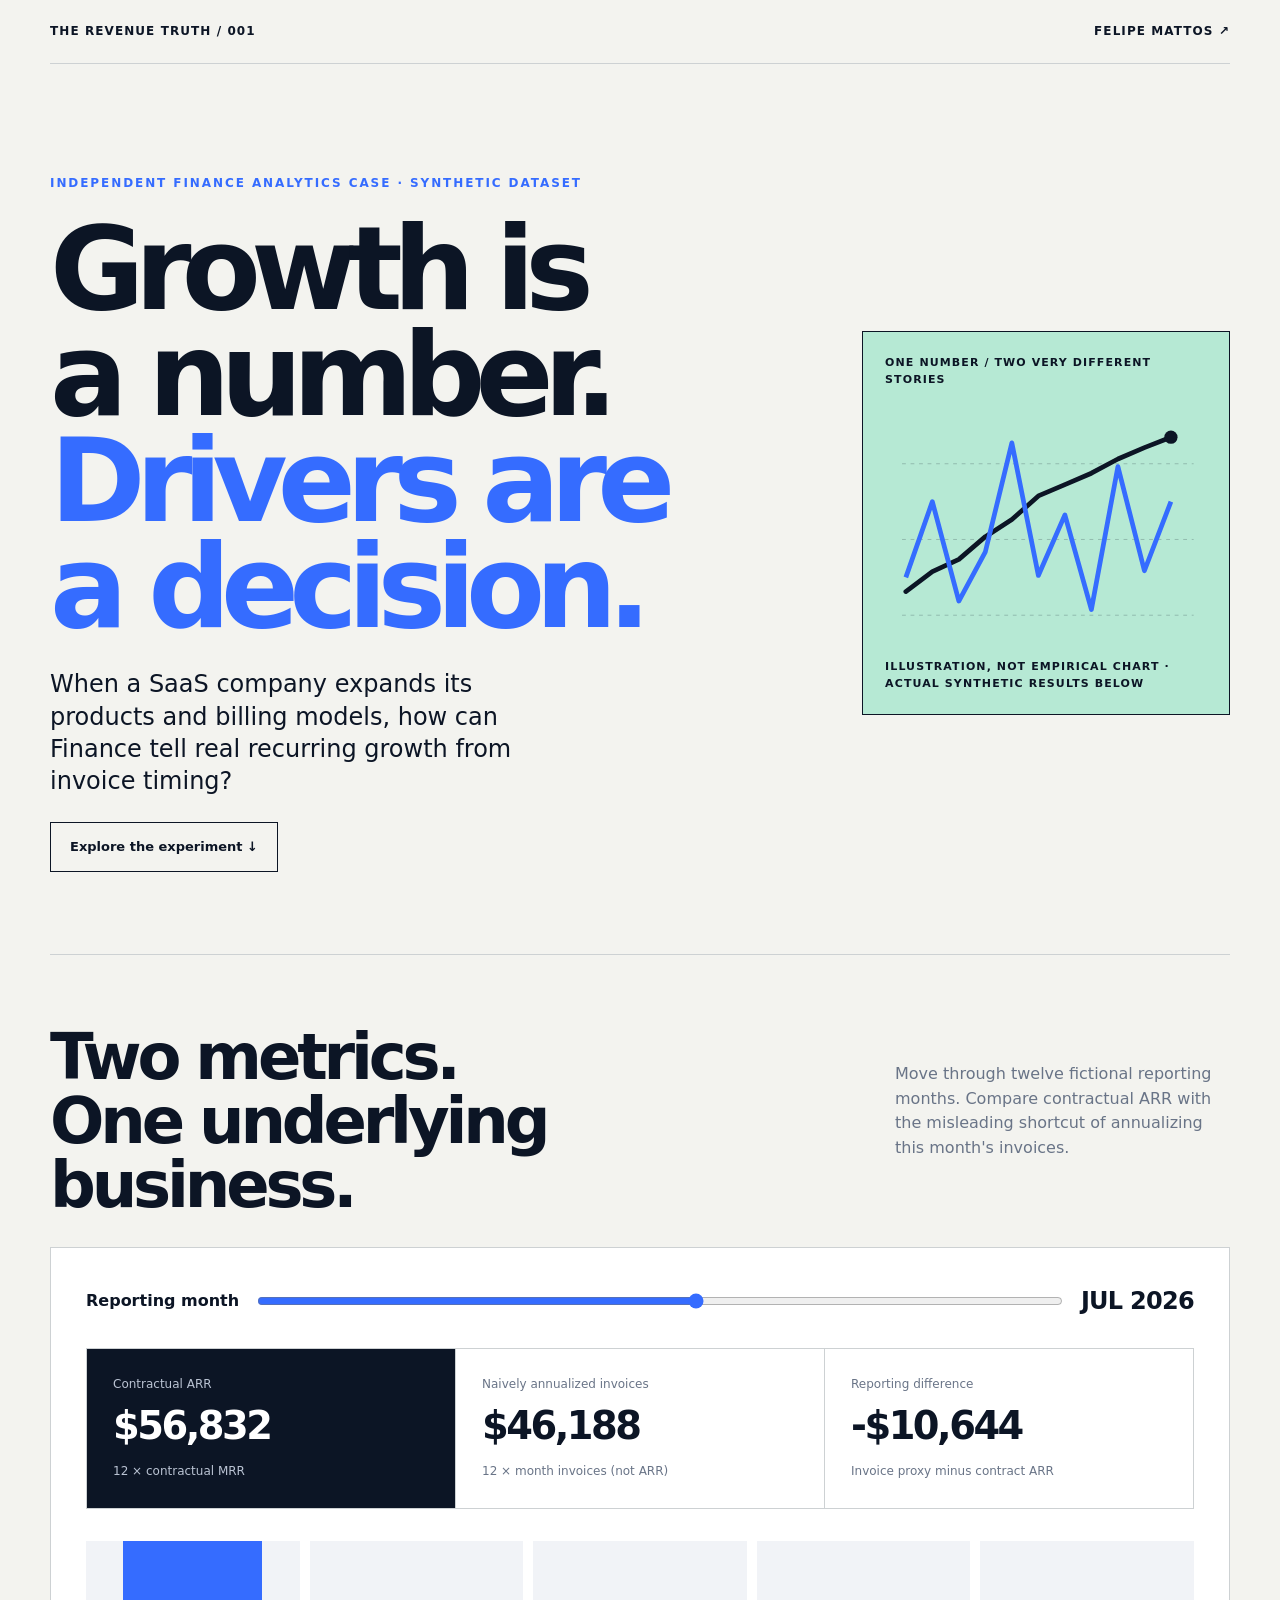
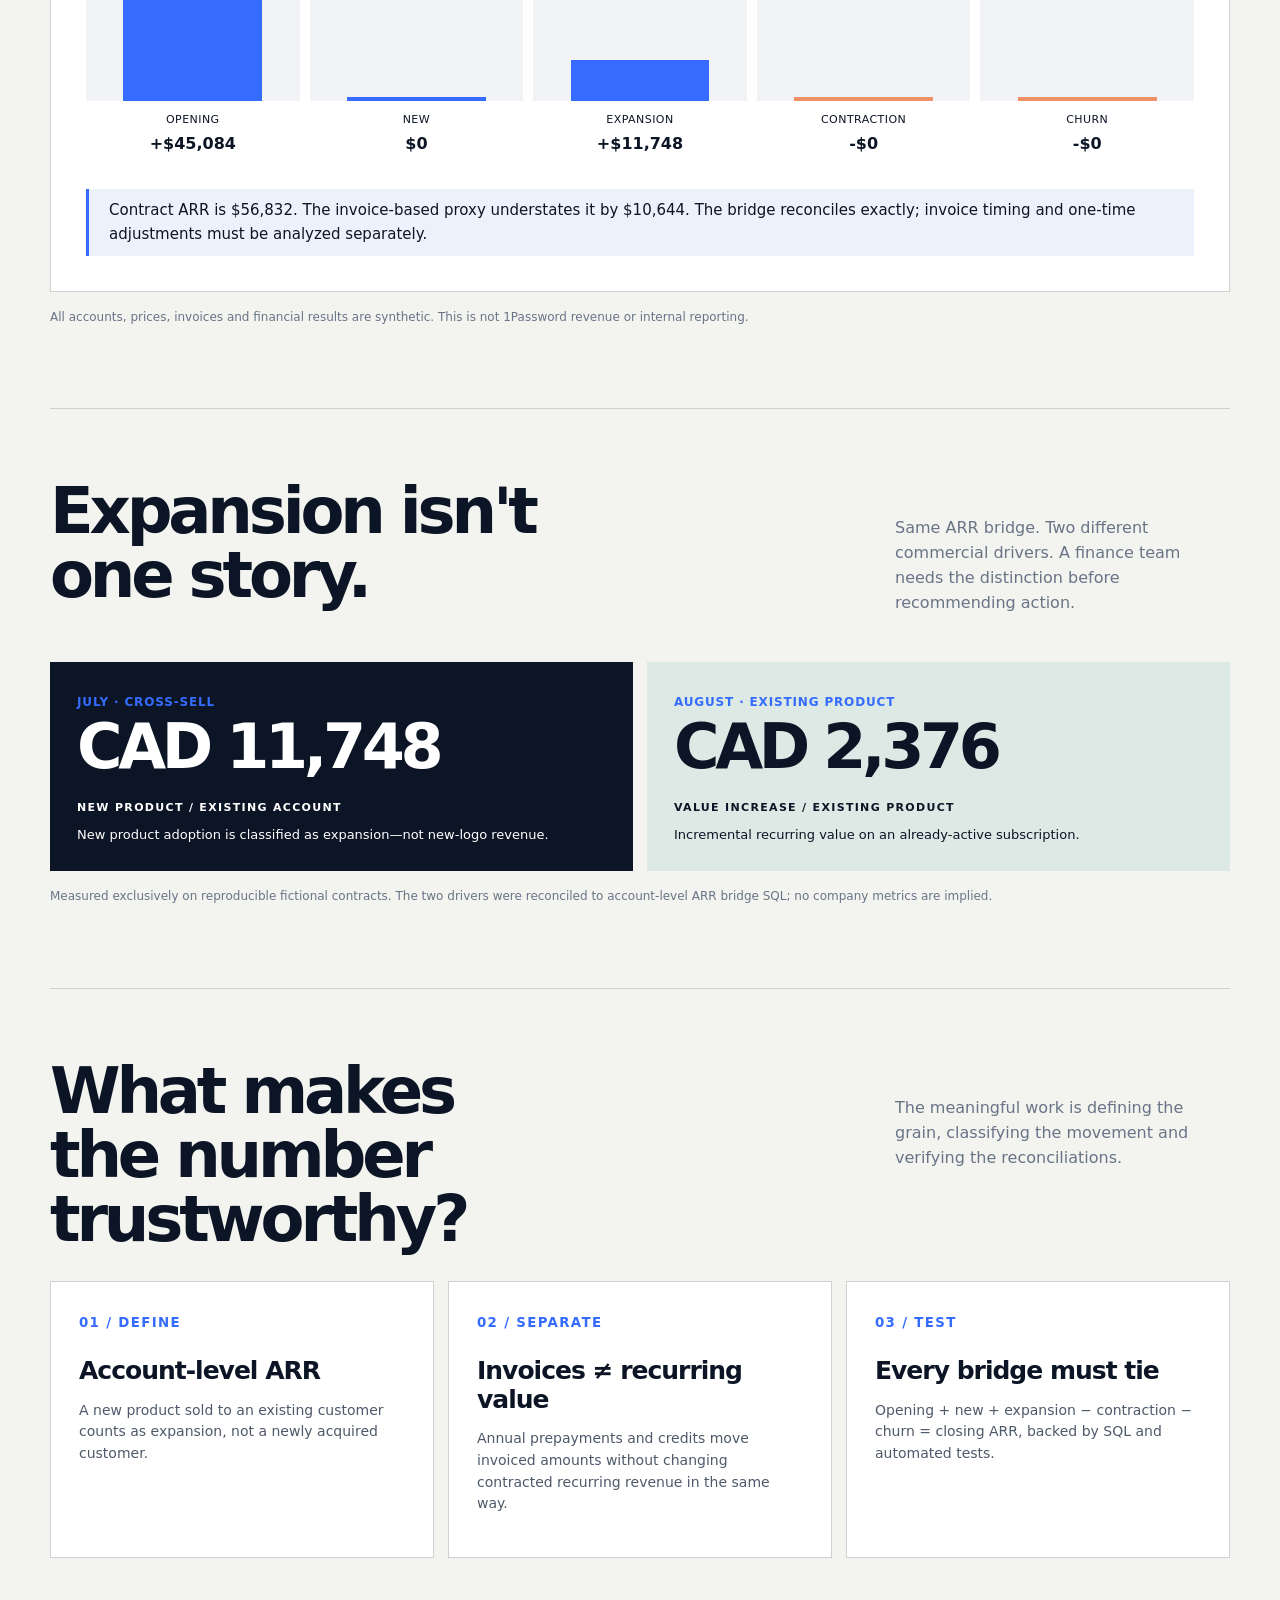
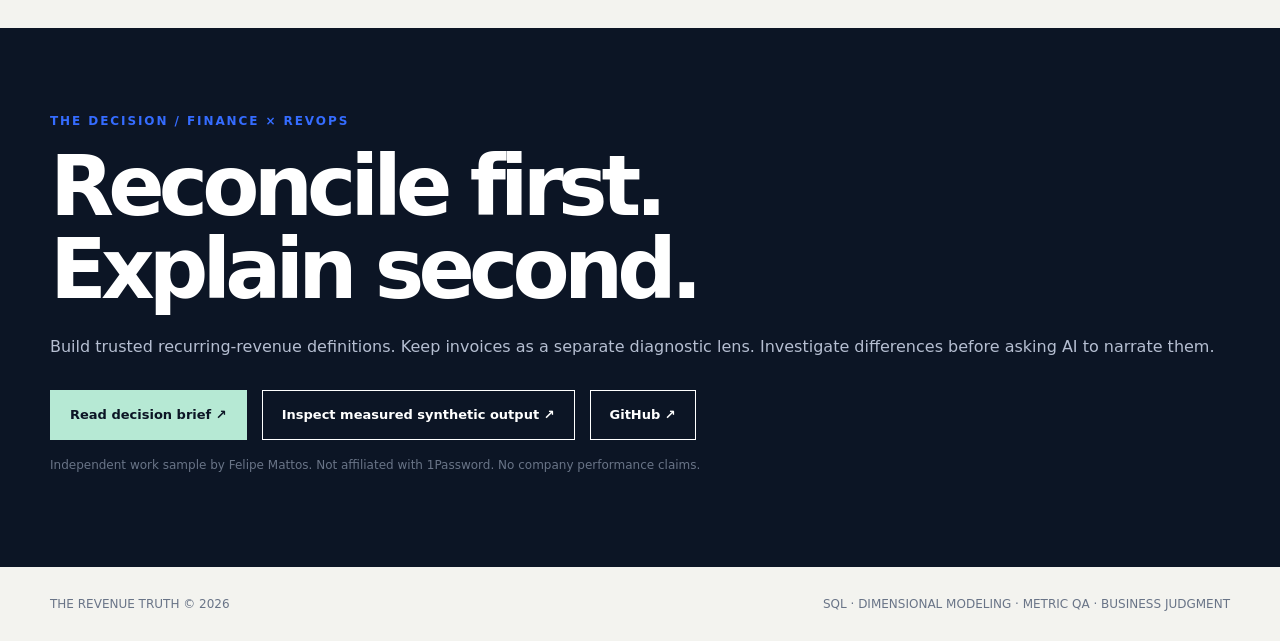
==== site/index.html @ 811b9749 "Publish Revenue Truth v2: site/index.html" ====
<!doctype html><html lang="en"><head><meta charset="utf-8"><meta name="viewport" content="width=device-width,initial-scale=1"><title>The Revenue Truth — Finance Analytics by Felipe Mattos</title><meta name="description" content="A reproducible synthetic SaaS finance analytics case on ARR, billing and metric integrity."><style>
:root{--ink:#0c1525;--paper:#f3f3ef;--blue:#356cff;--mint:#b6e9d4;--muted:#697487;--line:#cdd1d3}*{box-sizing:border-box}html{scroll-behavior:smooth}body{margin:0;background:var(--paper);color:var(--ink);font:16px/1.55 system-ui,-apple-system,Segoe UI,sans-serif}a{color:inherit}a:hover{color:var(--blue)}.wrap{width:min(1180px,calc(100% - 64px));margin:auto}.top{display:flex;justify-content:space-between;align-items:center;gap:16px;border-bottom:1px solid var(--line);padding:22px 0;font-size:12px;font-weight:750;letter-spacing:.09em}.top a{text-decoration:none}.hero{padding:110px 0 82px;min-height:68vh;display:grid;grid-template-columns:1.35fr .65fr;gap:48px;align-items:center}.kicker{font-size:12px;text-transform:uppercase;letter-spacing:.16em;color:var(--blue);font-weight:800}h1{font-size:clamp(58px,9vw,135px);letter-spacing:-.085em;line-height:.92;margin:24px 0 28px;font-weight:850}h1 em{color:var(--blue);font-style:normal}.lede{font-size:clamp(18px,2vw,24px);max-width:530px;line-height:1.35}.hero-graphic{border:1px solid var(--ink);padding:22px;aspect-ratio:1;background:var(--mint);display:flex;flex-direction:column;justify-content:space-between}.hero-graphic svg{width:100%;height:auto}.tiny{font-size:11px;letter-spacing:.1em;font-weight:800;text-transform:uppercase}.section{border-top:1px solid var(--line);padding:70px 0}.section-title{display:flex;align-items:baseline;justify-content:space-between;gap:32px;margin-bottom:30px}.section-title h2{font-size:clamp(34px,5vw,70px);line-height:1;letter-spacing:-.065em;margin:0}.section-title p{max-width:335px;color:var(--muted)}.panel{background:#fff;border:1px solid var(--line);padding:35px}.control{display:flex;align-items:center;gap:16px;flex-wrap:wrap}.control label{font-weight:700}input[type=range]{accent-color:var(--blue);flex:1;min-width:180px}.month{font-size:24px;letter-spacing:-.03em;font-weight:800}.metrics{display:grid;grid-template-columns:repeat(3,1fr);gap:1px;background:var(--line);border:1px solid var(--line);margin-top:28px}.metric{background:#fff;padding:26px}.metric span{font-size:12px;color:var(--muted);display:block}.metric strong{display:block;font-size:clamp(28px,3vw,42px);letter-spacing:-.065em;line-height:1.25;margin:8px 0}.metric small{font-size:12px;color:var(--muted)}.metric.emphasis{background:var(--ink);color:white}.metric.emphasis span,.metric.emphasis small{color:#bac3d3}.bridge{display:grid;grid-template-columns:repeat(5,minmax(0,1fr));gap:10px;margin:32px 0}.bar{text-align:center}.bar-visual{height:160px;display:flex;align-items:flex-end;justify-content:center;background:#f1f3f7}.bar-visual b{width:65%;min-height:4px;background:var(--blue)}.bar:nth-child(4) .bar-visual b,.bar:nth-child(5) .bar-visual b{background:#ef9267}.bar-title{font-size:11px;text-transform:uppercase;letter-spacing:.04em;margin-top:10px}.bar-value{font-weight:800;margin-top:4px}.notebox{border-left:3px solid var(--blue);padding:10px 20px;font-size:15px;background:#edf1fb}.cards{display:grid;grid-template-columns:repeat(3,1fr);gap:14px}.card{border:1px solid var(--line);padding:28px;background:white;min-height:205px}.card small{color:var(--blue);font-weight:800;letter-spacing:.1em}.card h3{font-size:25px;line-height:1.15;letter-spacing:-.04em;margin:22px 0 10px}.card p{font-size:14px;color:#4e596a}.closing{background:var(--ink);color:#fff;padding:80px 0}.closing h2{font-size:clamp(42px,6.5vw,84px);letter-spacing:-.07em;line-height:1;margin:12px 0 24px}.links{display:flex;gap:15px;flex-wrap:wrap;margin-top:30px}.btn{display:inline-block;border:1px solid currentColor;padding:14px 19px;text-decoration:none;font-weight:700;font-size:13px}.btn.primary{background:var(--mint);color:var(--ink);border-color:var(--mint)}footer{padding:28px 0;font-size:12px;color:var(--muted);display:flex;justify-content:space-between;gap:18px}.light{color:#b5bed1}.disclaimer{font-size:12px;color:var(--muted);margin-top:16px}button:focus-visible,a:focus-visible,input:focus-visible{outline:3px solid var(--blue);outline-offset:3px}@media(max-width:760px){.wrap{width:min(100% - 32px,1180px)}.hero{grid-template-columns:1fr;padding:70px 0 50px;min-height:auto}.hero-graphic{max-width:360px}.section-title{display:block}.metrics,.cards{grid-template-columns:1fr}.bridge{gap:5px}.bar-visual{height:110px}.bar-value{font-size:11px}.bar-title{font-size:9px}.panel{padding:20px}footer{display:block}}
</style><style>.finding{display:grid;grid-template-columns:1fr 1fr;gap:14px;margin-top:24px}.finding article{background:#0c1525;color:white;padding:27px;min-height:190px}.finding article:nth-child(2){background:#dce9e4;color:#0c1525}.finding .figure{font-size:clamp(38px,5vw,62px);font-weight:800;letter-spacing:-.07em;line-height:1.1}.finding .figlabel{display:block;margin-top:17px;font-size:11px;font-weight:700;letter-spacing:.12em;text-transform:uppercase}.finding small{display:block;margin-top:10px;font-size:13px;line-height:1.45}.method-tag{font-size:12px;letter-spacing:.07em;text-transform:uppercase;color:#356cff;font-weight:800}@media(max-width:760px){.finding{grid-template-columns:1fr}}</style></head><body><div class="wrap"><header class="top"><span>THE REVENUE TRUTH / 001</span><a href="https://github.com/felipervm/saas-revenue-integrity" target="_blank" rel="noopener">FELIPE MATTOS ↗</a></header><main><section class="hero"><div><div class="kicker">Independent Finance Analytics case · Synthetic dataset</div><h1>Growth is<br>a number.<br><em>Drivers are<br>a decision.</em></h1><p class="lede">When a SaaS company expands its products and billing models, how can Finance tell real recurring growth from invoice timing?</p><a href="#experiment" class="btn">Explore the experiment ↓</a></div><div class="hero-graphic"><div class="tiny">ONE NUMBER / TWO VERY DIFFERENT STORIES</div><svg viewBox="0 0 340 285" role="img" aria-label="Contract ARR follows steady growth while invoice timing fluctuates"><path d="M18 240H326M18 160H326M18 80H326" stroke="#0c1525" opacity=".22" stroke-dasharray="4 5"/><polyline points="22,215 50,194 78,181 106,157 134,139 162,114 190,102 218,90 246,75 274,63 302,52" fill="none" stroke="#0c1525" stroke-width="5" stroke-linecap="round" stroke-linejoin="round"/><polyline points="22,200 50,120 78,225 106,173 134,58 162,198 190,134 218,234 246,83 274,193 302,120" fill="none" stroke="#356cff" stroke-width="5" stroke-linejoin="round"/><circle cx="302" cy="52" r="7" fill="#0c1525"/></svg><div class="tiny">Illustration, not empirical chart · Actual synthetic results below</div></div></section><section class="section" id="experiment"><div class="section-title"><h2>Two metrics.<br>One underlying business.</h2><p>Move through twelve fictional reporting months. Compare contractual ARR with the misleading shortcut of annualizing this month's invoices.</p></div><div class="panel"><div class="control"><label for="month-slider">Reporting month</label><input id="month-slider" type="range" min="0" max="11" step="1" value="6"><output id="month-label" class="month" for="month-slider">JUL 2026</output></div><div class="metrics"><div class="metric emphasis"><span>Contractual ARR</span><strong id="arr">—</strong><small>12 × contractual MRR</small></div><div class="metric"><span>Naively annualized invoices</span><strong id="invoices">—</strong><small>12 × month invoices (not ARR)</small></div><div class="metric"><span>Reporting difference</span><strong id="difference">—</strong><small>Invoice proxy minus contract ARR</small></div></div><div class="bridge" id="bridge" aria-label="ARR bridge movements"></div><div class="notebox" id="insight" aria-live="polite"></div></div><p class="disclaimer">All accounts, prices, invoices and financial results are synthetic. This is not 1Password revenue or internal reporting.</p></section><section class="section" id="attribution"><div class="section-title"><h2>Expansion isn't<br>one story.</h2><p>Same ARR bridge. Two different commercial drivers. A finance team needs the distinction before recommending action.</p></div><div class="finding"><article><span class="method-tag">JULY · CROSS-SELL</span><div class="figure">CAD 11,748</div><span class="figlabel">New product / existing account</span><small>New product adoption is classified as expansion—not new-logo revenue.</small></article><article><span class="method-tag">AUGUST · EXISTING PRODUCT</span><div class="figure">CAD 2,376</div><span class="figlabel">Value increase / existing product</span><small>Incremental recurring value on an already-active subscription.</small></article></div><p class="disclaimer">Measured exclusively on reproducible fictional contracts. The two drivers were reconciled to account-level ARR bridge SQL; no company metrics are implied.</p></section><section class="section"><div class="section-title"><h2>What makes<br>the number trustworthy?</h2><p>The meaningful work is defining the grain, classifying the movement and verifying the reconciliations.</p></div><div class="cards"><article class="card"><small>01 / DEFINE</small><h3>Account-level ARR</h3><p>A new product sold to an existing customer counts as expansion, not a newly acquired customer.</p></article><article class="card"><small>02 / SEPARATE</small><h3>Invoices ≠ recurring value</h3><p>Annual prepayments and credits move invoiced amounts without changing contracted recurring revenue in the same way.</p></article><article class="card"><small>03 / TEST</small><h3>Every bridge must tie</h3><p>Opening + new + expansion − contraction − churn = closing ARR, backed by SQL and automated tests.</p></article></div></section></main></div><section class="closing"><div class="wrap"><span class="kicker">The decision / Finance × RevOps</span><h2>Reconcile first.<br>Explain second.</h2><p class="light">Build trusted recurring-revenue definitions. Keep invoices as a separate diagnostic lens. Investigate differences before asking AI to narrate them.</p><div class="links"><a class="btn primary" href="https://github.com/felipervm/saas-revenue-integrity/blob/main/docs/decision_brief.md">Read decision brief ↗</a><a class="btn" href="https://github.com/felipervm/saas-revenue-integrity/blob/main/data/analysis.json">Inspect measured synthetic output ↗</a><a class="btn" href="https://github.com/felipervm/saas-revenue-integrity" target="_blank" rel="noopener">GitHub ↗</a></div><p class="disclaimer light">Independent work sample by Felipe Mattos. Not affiliated with 1Password. No company performance claims.</p></div></section><div class="wrap"><footer><span>THE REVENUE TRUTH © 2026</span><span>SQL · DIMENSIONAL MODELING · METRIC QA · BUSINESS JUDGMENT</span></footer></div><script id="results" type="application/json">{"metadata":{"dataset":"Synthetic fictional SaaS accounts and products \u2014 NOT 1Password internal data","seed":20261015,"accounts":120,"period":"Jan\u2013Dec 2026","currency":"CAD","pricing":"illustrative only"},"results":{"01_arr_bridge":[{"month":"2026-01","opening_arr":0,"new_arr":8664,"expansion_arr":0,"contraction_arr":0,"churn_arr":0,"closing_arr":8664},{"month":"2026-02","opening_arr":8664,"new_arr":9240,"expansion_arr":0,"contraction_arr":0,"churn_arr":0,"closing_arr":17904},{"month":"2026-03","opening_arr":17904,"new_arr":9084,"expansion_arr":0,"contraction_arr":0,"churn_arr":0,"closing_arr":26988},{"month":"2026-04","opening_arr":26988,"new_arr":8772,"expansion_arr":0,"contraction_arr":0,"churn_arr":0,"closing_arr":35760},{"month":"2026-05","opening_arr":35760,"new_arr":9324,"expansion_arr":0,"contraction_arr":0,"churn_arr":0,"closing_arr":45084},{"month":"2026-06","opening_arr":45084,"new_arr":0,"expansion_arr":0,"contraction_arr":0,"churn_arr":0,"closing_arr":45084},{"month":"2026-07","opening_arr":45084,"new_arr":0,"expansion_arr":11748,"contraction_arr":0,"churn_arr":0,"closing_arr":56832},{"month":"2026-08","opening_arr":56832,"new_arr":0,"expansion_arr":2376,"contraction_arr":0,"churn_arr":0,"closing_arr":59208},{"month":"2026-09","opening_arr":59208,"new_arr":0,"expansion_arr":0,"contraction_arr":0,"churn_arr":0,"closing_arr":59208},{"month":"2026-10","opening_arr":59208,"new_arr":0,"expansion_arr":0,"contraction_arr":0,"churn_arr":4020,"closing_arr":55188},{"month":"2026-11","opening_arr":55188,"new_arr":0,"expansion_arr":0,"contraction_arr":0,"churn_arr":0,"closing_arr":55188},{"month":"2026-12","opening_arr":55188,"new_arr":0,"expansion_arr":0,"contraction_arr":0,"churn_arr":2880,"closing_arr":52308}],"02_billing_distortion":[{"month":"2026-01","contract_arr":8664,"invoices_cad":8664,"naive_annualized_invoices":103968,"invoice_vs_arr_delta":95304},{"month":"2026-02","contract_arr":17904,"invoices_cad":770,"naive_annualized_invoices":9240,"invoice_vs_arr_delta":-8664},{"month":"2026-03","contract_arr":26988,"invoices_cad":1527,"naive_annualized_invoices":18324,"invoice_vs_arr_delta":-8664},{"month":"2026-04","contract_arr":35760,"invoices_cad":2258,"naive_annualized_invoices":27096,"invoice_vs_arr_delta":-8664},{"month":"2026-05","contract_arr":45084,"invoices_cad":3035,"naive_annualized_invoices":36420,"invoice_vs_arr_delta":-8664},{"month":"2026-06","contract_arr":45084,"invoices_cad":3035,"naive_annualized_invoices":36420,"invoice_vs_arr_delta":-8664},{"month":"2026-07","contract_arr":56832,"invoices_cad":3849,"naive_annualized_invoices":46188,"invoice_vs_arr_delta":-10644},{"month":"2026-08","contract_arr":59208,"invoices_cad":4007,"naive_annualized_invoices":48084,"invoice_vs_arr_delta":-11124},{"month":"2026-09","contract_arr":59208,"invoices_cad":3827,"naive_annualized_invoices":45924,"invoice_vs_arr_delta":-13284},{"month":"2026-10","contract_arr":55188,"invoices_cad":3692,"naive_annualized_invoices":44304,"invoice_vs_arr_delta":-10884},{"month":"2026-11","contract_arr":55188,"invoices_cad":3692,"naive_annualized_invoices":44304,"invoice_vs_arr_delta":-10884},{"month":"2026-12","contract_arr":52308,"invoices_cad":3472,"naive_annualized_invoices":41664,"invoice_vs_arr_delta":-10644}],"03_quality_checks":[{"check_name":"duplicate_subscription_grain","failures":0},{"check_name":"negative_or_inactive_mrr","failures":0},{"check_name":"unknown_product","failures":0},{"check_name":"orphan_invoice","failures":0},{"check_name":"invalid_month","failures":0}],"04_retention":[{"month":"2026-01","retained_cohort_opening_arr":0,"retained_cohort_closing_arr":0,"monthly_net_revenue_retention_pct":null},{"month":"2026-02","retained_cohort_opening_arr":8664,"retained_cohort_closing_arr":8664,"monthly_net_revenue_retention_pct":100.0},{"month":"2026-03","retained_cohort_opening_arr":17904,"retained_cohort_closing_arr":17904,"monthly_net_revenue_retention_pct":100.0},{"month":"2026-04","retained_cohort_opening_arr":26988,"retained_cohort_closing_arr":26988,"monthly_net_revenue_retention_pct":100.0},{"month":"2026-05","retained_cohort_opening_arr":35760,"retained_cohort_closing_arr":35760,"monthly_net_revenue_retention_pct":100.0},{"month":"2026-06","retained_cohort_opening_arr":45084,"retained_cohort_closing_arr":45084,"monthly_net_revenue_retention_pct":100.0},{"month":"2026-07","retained_cohort_opening_arr":45084,"retained_cohort_closing_arr":56832,"monthly_net_revenue_retention_pct":126.06},{"month":"2026-08","retained_cohort_opening_arr":56832,"retained_cohort_closing_arr":59208,"monthly_net_revenue_retention_pct":104.18},{"month":"2026-09","retained_cohort_opening_arr":59208,"retained_cohort_closing_arr":59208,"monthly_net_revenue_retention_pct":100.0},{"month":"2026-10","retained_cohort_opening_arr":59208,"retained_cohort_closing_arr":55188,"monthly_net_revenue_retention_pct":93.21},{"month":"2026-11","retained_cohort_opening_arr":55188,"retained_cohort_closing_arr":55188,"monthly_net_revenue_retention_pct":100.0},{"month":"2026-12","retained_cohort_opening_arr":55188,"retained_cohort_closing_arr":52308,"monthly_net_revenue_retention_pct":94.78}],"05_expansion_attribution":[{"month":"2026-01","cross_sell_arr":0,"existing_product_growth_arr":0,"identified_expansion_arr":0},{"month":"2026-02","cross_sell_arr":0,"existing_product_growth_arr":0,"identified_expansion_arr":0},{"month":"2026-03","cross_sell_arr":0,"existing_product_growth_arr":0,"identified_expansion_arr":0},{"month":"2026-04","cross_sell_arr":0,"existing_product_growth_arr":0,"identified_expansion_arr":0},{"month":"2026-05","cross_sell_arr":0,"existing_product_growth_arr":0,"identified_expansion_arr":0},{"month":"2026-06","cross_sell_arr":0,"existing_product_growth_arr":0,"identified_expansion_arr":0},{"month":"2026-07","cross_sell_arr":11748,"existing_product_growth_arr":0,"identified_expansion_arr":11748},{"month":"2026-08","cross_sell_arr":0,"existing_product_growth_arr":2376,"identified_expansion_arr":2376},{"month":"2026-09","cross_sell_arr":0,"existing_product_growth_arr":0,"identified_expansion_arr":0},{"month":"2026-10","cross_sell_arr":0,"existing_product_growth_arr":0,"identified_expansion_arr":0},{"month":"2026-11","cross_sell_arr":0,"existing_product_growth_arr":0,"identified_expansion_arr":0},{"month":"2026-12","cross_sell_arr":0,"existing_product_growth_arr":0,"identified_expansion_arr":0}],"06_semantic_controls":[{"check_name":"active_with_zero_mrr","failures":0},{"check_name":"unknown_account","failures":0},{"check_name":"invalid_cadence","failures":0},{"check_name":"pre_cohort_recurring_value","failures":0},{"check_name":"incorrect_monthly_subscription_invoice","failures":0},{"check_name":"unexpected_invoice_type","failures":0}]}}</script><script>
const results=JSON.parse(document.getElementById('results').textContent).results;
const bridge=results['01_arr_bridge'],billing=results['02_billing_distortion'];const fmt=x=>new Intl.NumberFormat('en-CA',{style:'currency',currency:'CAD',maximumFractionDigits:0}).format(x);const signed=x=>(x>0?'+':'')+fmt(x);
const slider=document.getElementById('month-slider');function draw(){const i=+slider.value,a=bridge[i],b=billing[i];document.getElementById('month-label').textContent=new Date(a.month+'-15').toLocaleString('en-CA',{month:'short',year:'numeric'}).toUpperCase();document.getElementById('arr').textContent=fmt(a.closing_arr);document.getElementById('invoices').textContent=fmt(b.naive_annualized_invoices);document.getElementById('difference').textContent=signed(b.invoice_vs_arr_delta);const parts=[['Opening',a.opening_arr],['New',a.new_arr],['Expansion',a.expansion_arr],['Contraction',-a.contraction_arr],['Churn',-a.churn_arr]];const max=Math.max(1,...parts.map(x=>Math.abs(x[1])));document.getElementById('bridge').innerHTML=parts.map(([label,value])=>`<div class="bar"><div class="bar-visual"><b style="height:${Math.max(3,Math.abs(value)/max*100)}%"></b></div><div class="bar-title">${label}</div><div class="bar-value">${signed(value)}</div></div>`).join('');document.getElementById('insight').textContent=`Contract ARR is ${fmt(a.closing_arr)}. The invoice-based proxy ${b.invoice_vs_arr_delta<0?'understates':'overstates'} it by ${fmt(Math.abs(b.invoice_vs_arr_delta))}. The bridge reconciles exactly; invoice timing and one-time adjustments must be analyzed separately.`;}slider.addEventListener('input',draw);draw();
</script></body></html>
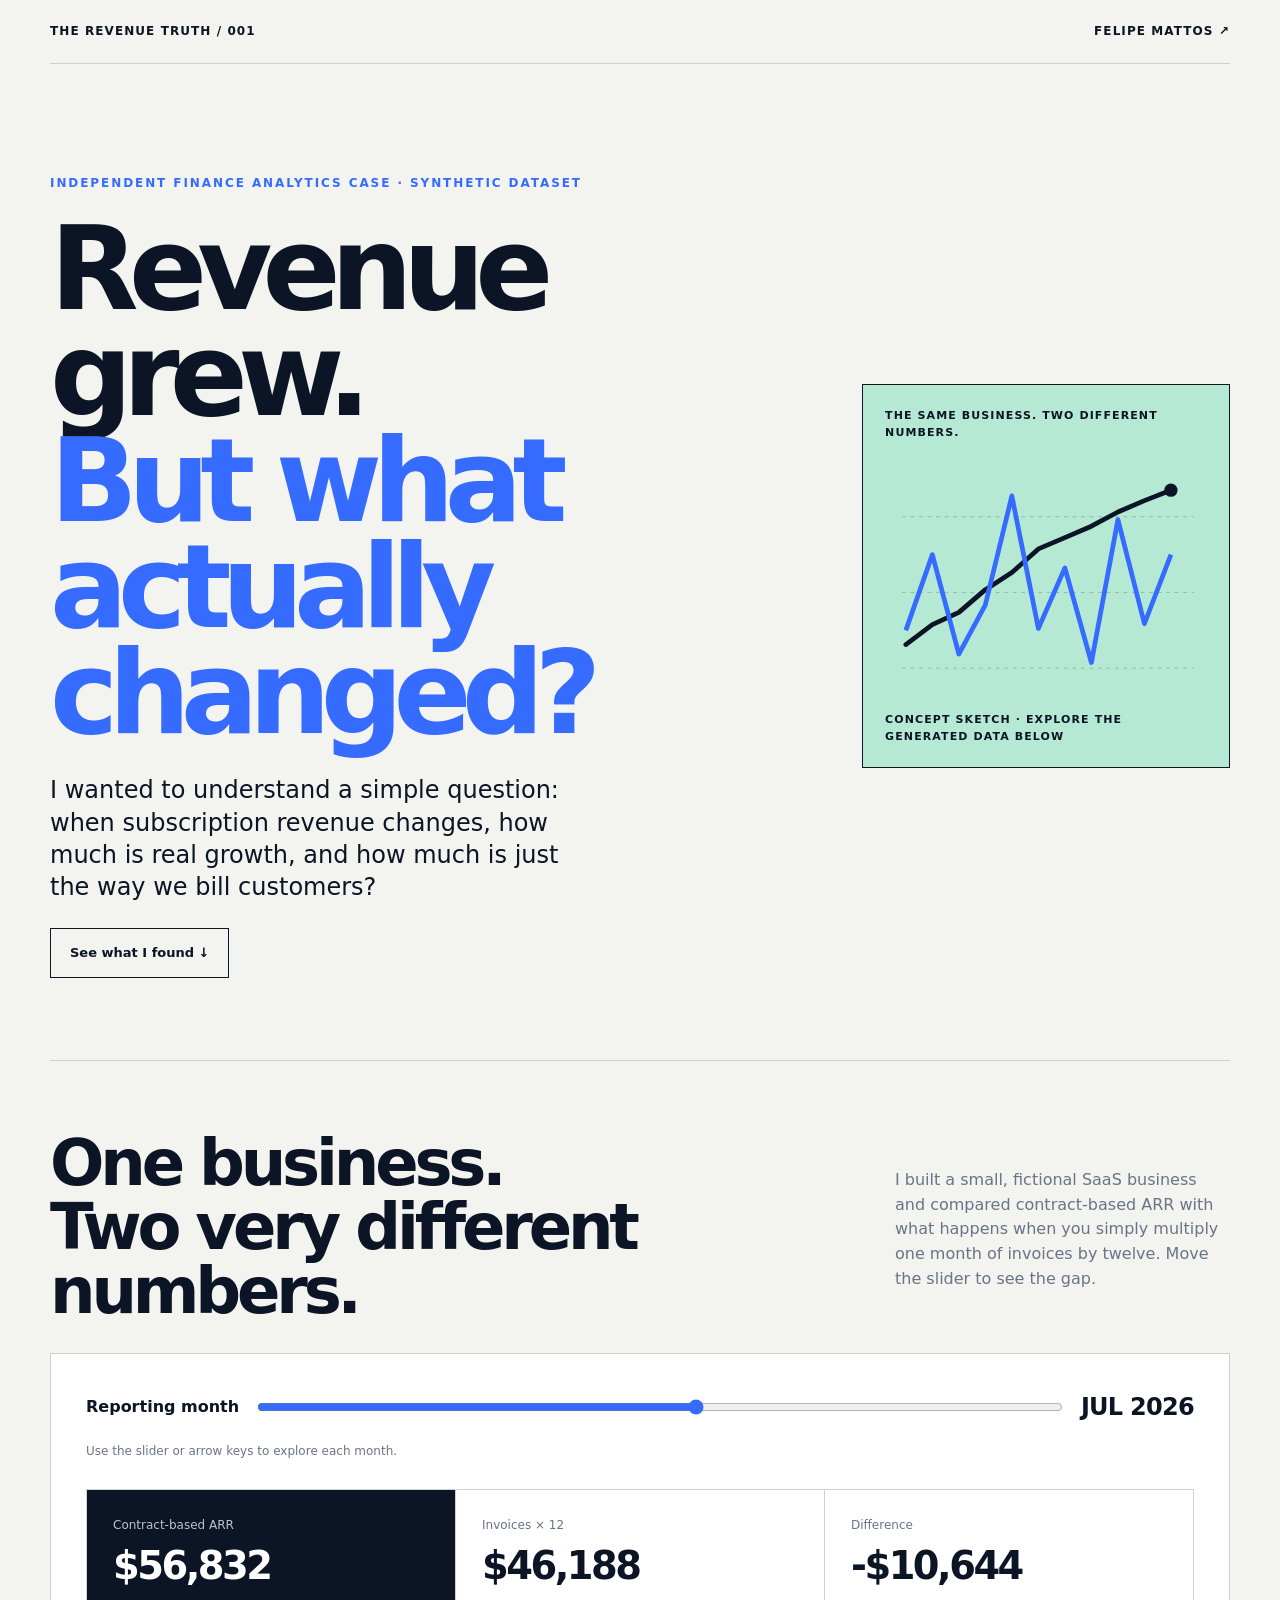
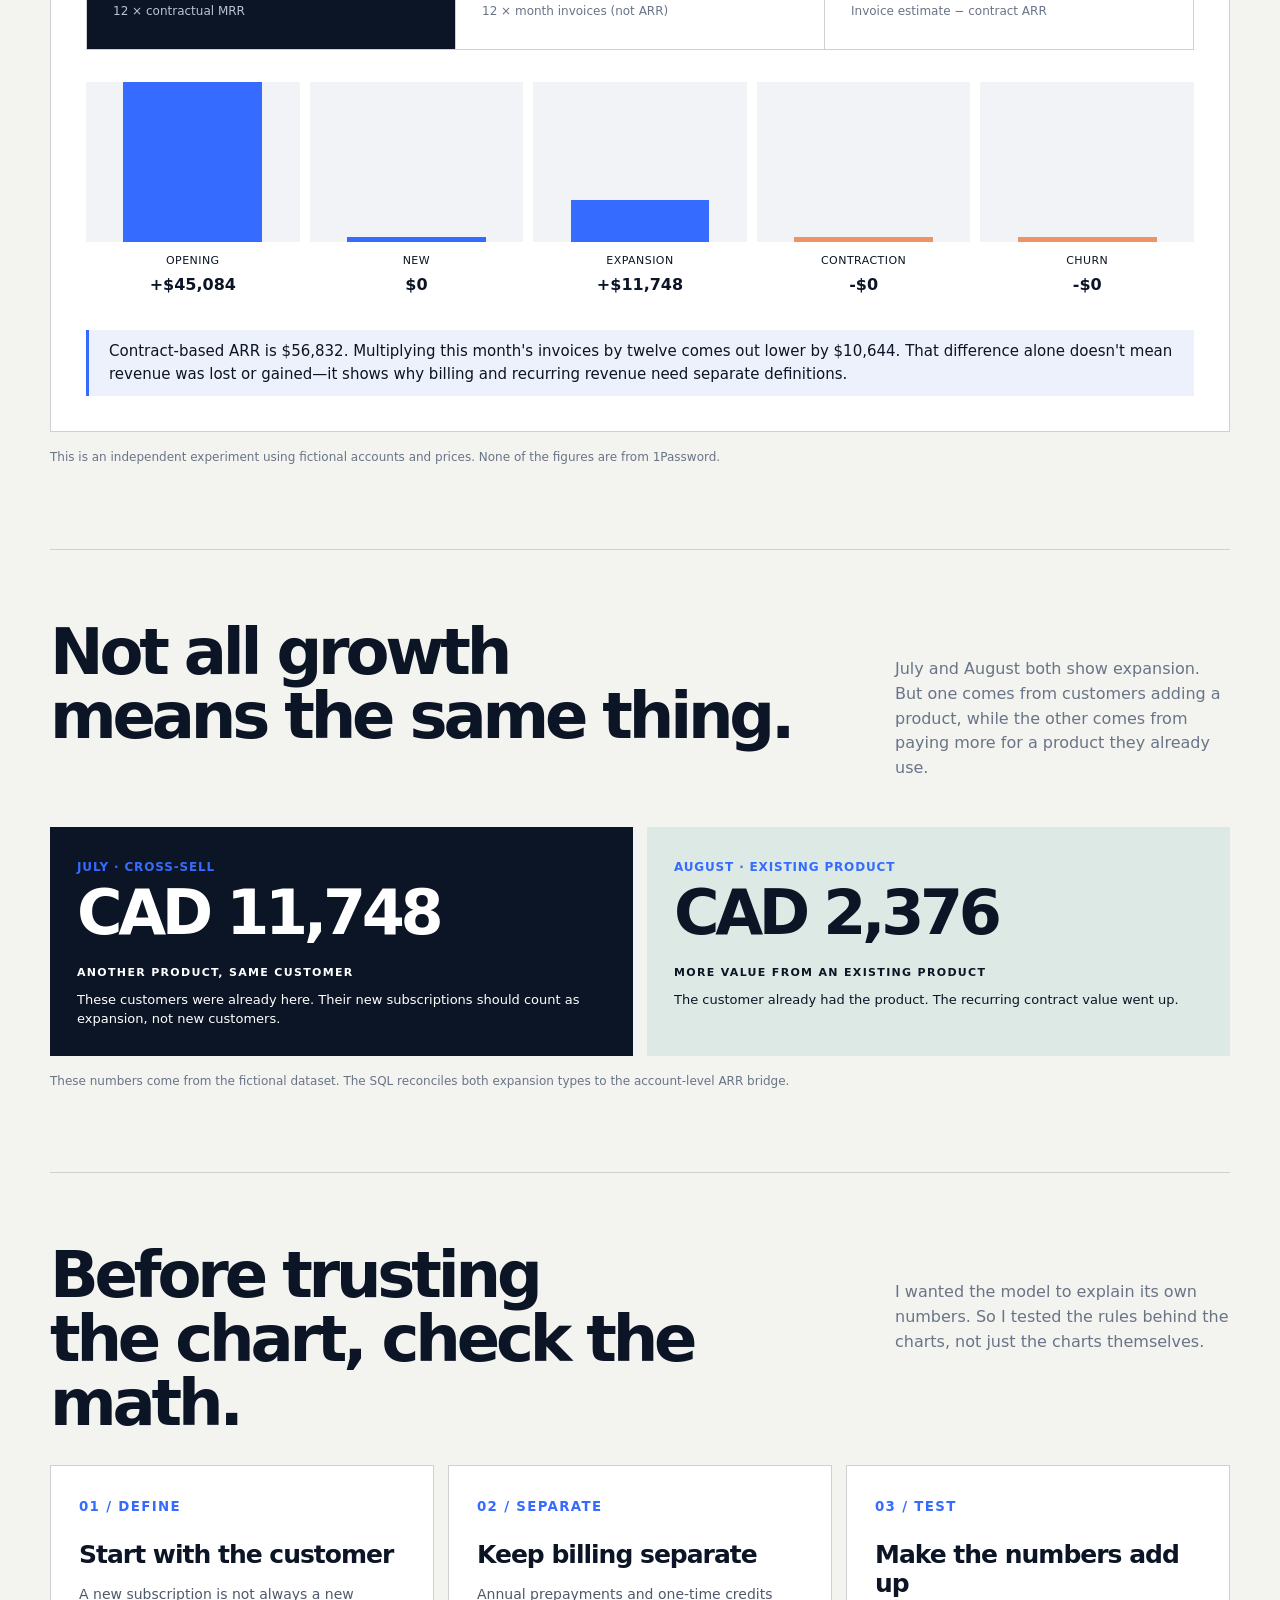
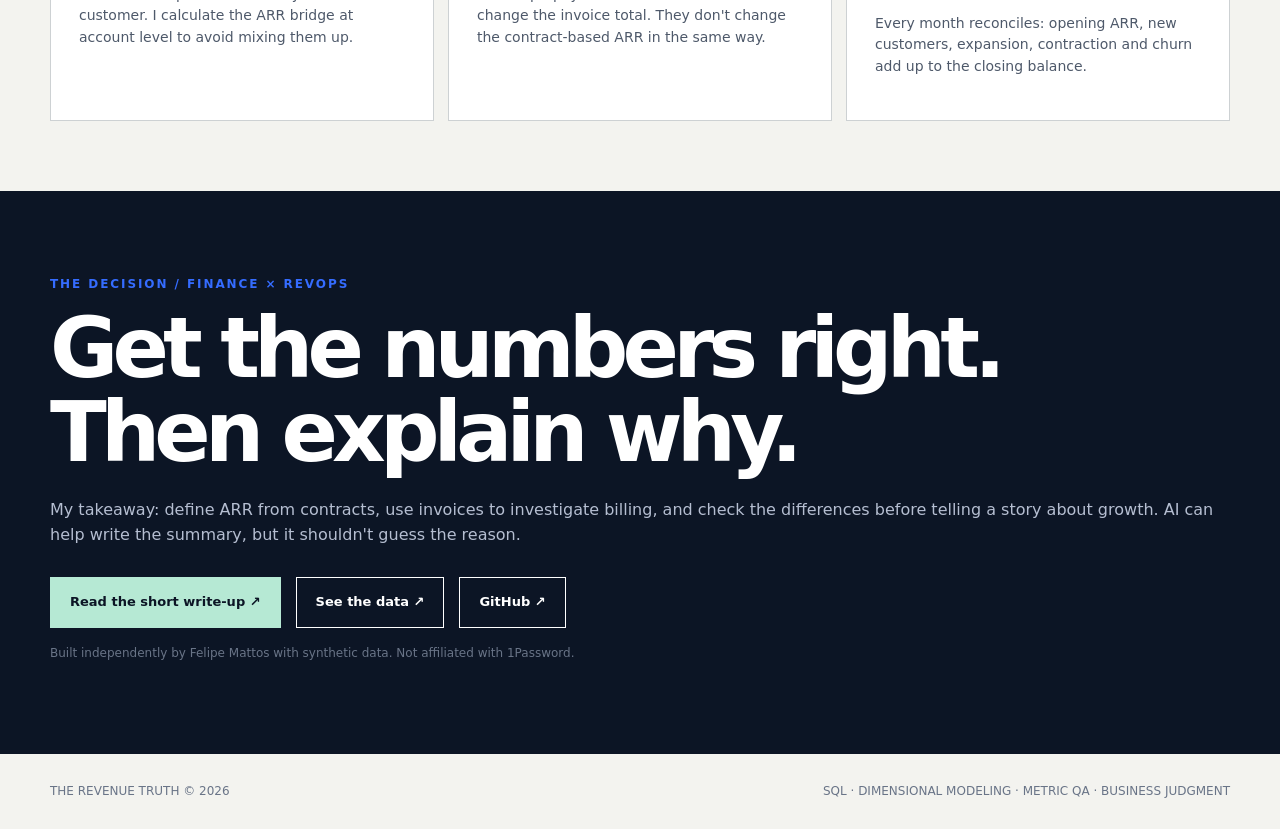
==== commit 9e26ae01: "Improve finance model reproducibility and personal editorial voice" ====
--- a/site/index.html
+++ b/site/index.html
@@ -1,7 +1,7 @@
-<!doctype html><html lang="en"><head><meta charset="utf-8"><meta name="viewport" content="width=device-width,initial-scale=1"><title>The Revenue Truth — Finance Analytics by Felipe Mattos</title><meta name="description" content="A reproducible synthetic SaaS finance analytics case on ARR, billing and metric integrity."><style>
+<!doctype html><html lang="en"><head><meta charset="utf-8"><meta name="viewport" content="width=device-width,initial-scale=1"><title>The Revenue Truth — An independent analysis by Felipe Mattos</title><meta name="description" content="A reproducible synthetic SaaS finance analytics case on ARR, billing and metric integrity."><style>
 :root{--ink:#0c1525;--paper:#f3f3ef;--blue:#356cff;--mint:#b6e9d4;--muted:#697487;--line:#cdd1d3}*{box-sizing:border-box}html{scroll-behavior:smooth}body{margin:0;background:var(--paper);color:var(--ink);font:16px/1.55 system-ui,-apple-system,Segoe UI,sans-serif}a{color:inherit}a:hover{color:var(--blue)}.wrap{width:min(1180px,calc(100% - 64px));margin:auto}.top{display:flex;justify-content:space-between;align-items:center;gap:16px;border-bottom:1px solid var(--line);padding:22px 0;font-size:12px;font-weight:750;letter-spacing:.09em}.top a{text-decoration:none}.hero{padding:110px 0 82px;min-height:68vh;display:grid;grid-template-columns:1.35fr .65fr;gap:48px;align-items:center}.kicker{font-size:12px;text-transform:uppercase;letter-spacing:.16em;color:var(--blue);font-weight:800}h1{font-size:clamp(58px,9vw,135px);letter-spacing:-.085em;line-height:.92;margin:24px 0 28px;font-weight:850}h1 em{color:var(--blue);font-style:normal}.lede{font-size:clamp(18px,2vw,24px);max-width:530px;line-height:1.35}.hero-graphic{border:1px solid var(--ink);padding:22px;aspect-ratio:1;background:var(--mint);display:flex;flex-direction:column;justify-content:space-between}.hero-graphic svg{width:100%;height:auto}.tiny{font-size:11px;letter-spacing:.1em;font-weight:800;text-transform:uppercase}.section{border-top:1px solid var(--line);padding:70px 0}.section-title{display:flex;align-items:baseline;justify-content:space-between;gap:32px;margin-bottom:30px}.section-title h2{font-size:clamp(34px,5vw,70px);line-height:1;letter-spacing:-.065em;margin:0}.section-title p{max-width:335px;color:var(--muted)}.panel{background:#fff;border:1px solid var(--line);padding:35px}.control{display:flex;align-items:center;gap:16px;flex-wrap:wrap}.control label{font-weight:700}input[type=range]{accent-color:var(--blue);flex:1;min-width:180px}.month{font-size:24px;letter-spacing:-.03em;font-weight:800}.metrics{display:grid;grid-template-columns:repeat(3,1fr);gap:1px;background:var(--line);border:1px solid var(--line);margin-top:28px}.metric{background:#fff;padding:26px}.metric span{font-size:12px;color:var(--muted);display:block}.metric strong{display:block;font-size:clamp(28px,3vw,42px);letter-spacing:-.065em;line-height:1.25;margin:8px 0}.metric small{font-size:12px;color:var(--muted)}.metric.emphasis{background:var(--ink);color:white}.metric.emphasis span,.metric.emphasis small{color:#bac3d3}.bridge{display:grid;grid-template-columns:repeat(5,minmax(0,1fr));gap:10px;margin:32px 0}.bar{text-align:center}.bar-visual{height:160px;display:flex;align-items:flex-end;justify-content:center;background:#f1f3f7}.bar-visual b{width:65%;min-height:4px;background:var(--blue)}.bar:nth-child(4) .bar-visual b,.bar:nth-child(5) .bar-visual b{background:#ef9267}.bar-title{font-size:11px;text-transform:uppercase;letter-spacing:.04em;margin-top:10px}.bar-value{font-weight:800;margin-top:4px}.notebox{border-left:3px solid var(--blue);padding:10px 20px;font-size:15px;background:#edf1fb}.cards{display:grid;grid-template-columns:repeat(3,1fr);gap:14px}.card{border:1px solid var(--line);padding:28px;background:white;min-height:205px}.card small{color:var(--blue);font-weight:800;letter-spacing:.1em}.card h3{font-size:25px;line-height:1.15;letter-spacing:-.04em;margin:22px 0 10px}.card p{font-size:14px;color:#4e596a}.closing{background:var(--ink);color:#fff;padding:80px 0}.closing h2{font-size:clamp(42px,6.5vw,84px);letter-spacing:-.07em;line-height:1;margin:12px 0 24px}.links{display:flex;gap:15px;flex-wrap:wrap;margin-top:30px}.btn{display:inline-block;border:1px solid currentColor;padding:14px 19px;text-decoration:none;font-weight:700;font-size:13px}.btn.primary{background:var(--mint);color:var(--ink);border-color:var(--mint)}footer{padding:28px 0;font-size:12px;color:var(--muted);display:flex;justify-content:space-between;gap:18px}.light{color:#b5bed1}.disclaimer{font-size:12px;color:var(--muted);margin-top:16px}button:focus-visible,a:focus-visible,input:focus-visible{outline:3px solid var(--blue);outline-offset:3px}@media(max-width:760px){.wrap{width:min(100% - 32px,1180px)}.hero{grid-template-columns:1fr;padding:70px 0 50px;min-height:auto}.hero-graphic{max-width:360px}.section-title{display:block}.metrics,.cards{grid-template-columns:1fr}.bridge{gap:5px}.bar-visual{height:110px}.bar-value{font-size:11px}.bar-title{font-size:9px}.panel{padding:20px}footer{display:block}}
-</style><style>.finding{display:grid;grid-template-columns:1fr 1fr;gap:14px;margin-top:24px}.finding article{background:#0c1525;color:white;padding:27px;min-height:190px}.finding article:nth-child(2){background:#dce9e4;color:#0c1525}.finding .figure{font-size:clamp(38px,5vw,62px);font-weight:800;letter-spacing:-.07em;line-height:1.1}.finding .figlabel{display:block;margin-top:17px;font-size:11px;font-weight:700;letter-spacing:.12em;text-transform:uppercase}.finding small{display:block;margin-top:10px;font-size:13px;line-height:1.45}.method-tag{font-size:12px;letter-spacing:.07em;text-transform:uppercase;color:#356cff;font-weight:800}@media(max-width:760px){.finding{grid-template-columns:1fr}}</style></head><body><div class="wrap"><header class="top"><span>THE REVENUE TRUTH / 001</span><a href="https://github.com/felipervm/saas-revenue-integrity" target="_blank" rel="noopener">FELIPE MATTOS ↗</a></header><main><section class="hero"><div><div class="kicker">Independent Finance Analytics case · Synthetic dataset</div><h1>Growth is<br>a number.<br><em>Drivers are<br>a decision.</em></h1><p class="lede">When a SaaS company expands its products and billing models, how can Finance tell real recurring growth from invoice timing?</p><a href="#experiment" class="btn">Explore the experiment ↓</a></div><div class="hero-graphic"><div class="tiny">ONE NUMBER / TWO VERY DIFFERENT STORIES</div><svg viewBox="0 0 340 285" role="img" aria-label="Contract ARR follows steady growth while invoice timing fluctuates"><path d="M18 240H326M18 160H326M18 80H326" stroke="#0c1525" opacity=".22" stroke-dasharray="4 5"/><polyline points="22,215 50,194 78,181 106,157 134,139 162,114 190,102 218,90 246,75 274,63 302,52" fill="none" stroke="#0c1525" stroke-width="5" stroke-linecap="round" stroke-linejoin="round"/><polyline points="22,200 50,120 78,225 106,173 134,58 162,198 190,134 218,234 246,83 274,193 302,120" fill="none" stroke="#356cff" stroke-width="5" stroke-linejoin="round"/><circle cx="302" cy="52" r="7" fill="#0c1525"/></svg><div class="tiny">Illustration, not empirical chart · Actual synthetic results below</div></div></section><section class="section" id="experiment"><div class="section-title"><h2>Two metrics.<br>One underlying business.</h2><p>Move through twelve fictional reporting months. Compare contractual ARR with the misleading shortcut of annualizing this month's invoices.</p></div><div class="panel"><div class="control"><label for="month-slider">Reporting month</label><input id="month-slider" type="range" min="0" max="11" step="1" value="6"><output id="month-label" class="month" for="month-slider">JUL 2026</output></div><div class="metrics"><div class="metric emphasis"><span>Contractual ARR</span><strong id="arr">—</strong><small>12 × contractual MRR</small></div><div class="metric"><span>Naively annualized invoices</span><strong id="invoices">—</strong><small>12 × month invoices (not ARR)</small></div><div class="metric"><span>Reporting difference</span><strong id="difference">—</strong><small>Invoice proxy minus contract ARR</small></div></div><div class="bridge" id="bridge" aria-label="ARR bridge movements"></div><div class="notebox" id="insight" aria-live="polite"></div></div><p class="disclaimer">All accounts, prices, invoices and financial results are synthetic. This is not 1Password revenue or internal reporting.</p></section><section class="section" id="attribution"><div class="section-title"><h2>Expansion isn't<br>one story.</h2><p>Same ARR bridge. Two different commercial drivers. A finance team needs the distinction before recommending action.</p></div><div class="finding"><article><span class="method-tag">JULY · CROSS-SELL</span><div class="figure">CAD 11,748</div><span class="figlabel">New product / existing account</span><small>New product adoption is classified as expansion—not new-logo revenue.</small></article><article><span class="method-tag">AUGUST · EXISTING PRODUCT</span><div class="figure">CAD 2,376</div><span class="figlabel">Value increase / existing product</span><small>Incremental recurring value on an already-active subscription.</small></article></div><p class="disclaimer">Measured exclusively on reproducible fictional contracts. The two drivers were reconciled to account-level ARR bridge SQL; no company metrics are implied.</p></section><section class="section"><div class="section-title"><h2>What makes<br>the number trustworthy?</h2><p>The meaningful work is defining the grain, classifying the movement and verifying the reconciliations.</p></div><div class="cards"><article class="card"><small>01 / DEFINE</small><h3>Account-level ARR</h3><p>A new product sold to an existing customer counts as expansion, not a newly acquired customer.</p></article><article class="card"><small>02 / SEPARATE</small><h3>Invoices ≠ recurring value</h3><p>Annual prepayments and credits move invoiced amounts without changing contracted recurring revenue in the same way.</p></article><article class="card"><small>03 / TEST</small><h3>Every bridge must tie</h3><p>Opening + new + expansion − contraction − churn = closing ARR, backed by SQL and automated tests.</p></article></div></section></main></div><section class="closing"><div class="wrap"><span class="kicker">The decision / Finance × RevOps</span><h2>Reconcile first.<br>Explain second.</h2><p class="light">Build trusted recurring-revenue definitions. Keep invoices as a separate diagnostic lens. Investigate differences before asking AI to narrate them.</p><div class="links"><a class="btn primary" href="https://github.com/felipervm/saas-revenue-integrity/blob/main/docs/decision_brief.md">Read decision brief ↗</a><a class="btn" href="https://github.com/felipervm/saas-revenue-integrity/blob/main/data/analysis.json">Inspect measured synthetic output ↗</a><a class="btn" href="https://github.com/felipervm/saas-revenue-integrity" target="_blank" rel="noopener">GitHub ↗</a></div><p class="disclaimer light">Independent work sample by Felipe Mattos. Not affiliated with 1Password. No company performance claims.</p></div></section><div class="wrap"><footer><span>THE REVENUE TRUTH © 2026</span><span>SQL · DIMENSIONAL MODELING · METRIC QA · BUSINESS JUDGMENT</span></footer></div><script id="results" type="application/json">{"metadata":{"dataset":"Synthetic fictional SaaS accounts and products \u2014 NOT 1Password internal data","seed":20261015,"accounts":120,"period":"Jan\u2013Dec 2026","currency":"CAD","pricing":"illustrative only"},"results":{"01_arr_bridge":[{"month":"2026-01","opening_arr":0,"new_arr":8664,"expansion_arr":0,"contraction_arr":0,"churn_arr":0,"closing_arr":8664},{"month":"2026-02","opening_arr":8664,"new_arr":9240,"expansion_arr":0,"contraction_arr":0,"churn_arr":0,"closing_arr":17904},{"month":"2026-03","opening_arr":17904,"new_arr":9084,"expansion_arr":0,"contraction_arr":0,"churn_arr":0,"closing_arr":26988},{"month":"2026-04","opening_arr":26988,"new_arr":8772,"expansion_arr":0,"contraction_arr":0,"churn_arr":0,"closing_arr":35760},{"month":"2026-05","opening_arr":35760,"new_arr":9324,"expansion_arr":0,"contraction_arr":0,"churn_arr":0,"closing_arr":45084},{"month":"2026-06","opening_arr":45084,"new_arr":0,"expansion_arr":0,"contraction_arr":0,"churn_arr":0,"closing_arr":45084},{"month":"2026-07","opening_arr":45084,"new_arr":0,"expansion_arr":11748,"contraction_arr":0,"churn_arr":0,"closing_arr":56832},{"month":"2026-08","opening_arr":56832,"new_arr":0,"expansion_arr":2376,"contraction_arr":0,"churn_arr":0,"closing_arr":59208},{"month":"2026-09","opening_arr":59208,"new_arr":0,"expansion_arr":0,"contraction_arr":0,"churn_arr":0,"closing_arr":59208},{"month":"2026-10","opening_arr":59208,"new_arr":0,"expansion_arr":0,"contraction_arr":0,"churn_arr":4020,"closing_arr":55188},{"month":"2026-11","opening_arr":55188,"new_arr":0,"expansion_arr":0,"contraction_arr":0,"churn_arr":0,"closing_arr":55188},{"month":"2026-12","opening_arr":55188,"new_arr":0,"expansion_arr":0,"contraction_arr":0,"churn_arr":2880,"closing_arr":52308}],"02_billing_distortion":[{"month":"2026-01","contract_arr":8664,"invoices_cad":8664,"naive_annualized_invoices":103968,"invoice_vs_arr_delta":95304},{"month":"2026-02","contract_arr":17904,"invoices_cad":770,"naive_annualized_invoices":9240,"invoice_vs_arr_delta":-8664},{"month":"2026-03","contract_arr":26988,"invoices_cad":1527,"naive_annualized_invoices":18324,"invoice_vs_arr_delta":-8664},{"month":"2026-04","contract_arr":35760,"invoices_cad":2258,"naive_annualized_invoices":27096,"invoice_vs_arr_delta":-8664},{"month":"2026-05","contract_arr":45084,"invoices_cad":3035,"naive_annualized_invoices":36420,"invoice_vs_arr_delta":-8664},{"month":"2026-06","contract_arr":45084,"invoices_cad":3035,"naive_annualized_invoices":36420,"invoice_vs_arr_delta":-8664},{"month":"2026-07","contract_arr":56832,"invoices_cad":3849,"naive_annualized_invoices":46188,"invoice_vs_arr_delta":-10644},{"month":"2026-08","contract_arr":59208,"invoices_cad":4007,"naive_annualized_invoices":48084,"invoice_vs_arr_delta":-11124},{"month":"2026-09","contract_arr":59208,"invoices_cad":3827,"naive_annualized_invoices":45924,"invoice_vs_arr_delta":-13284},{"month":"2026-10","contract_arr":55188,"invoices_cad":3692,"naive_annualized_invoices":44304,"invoice_vs_arr_delta":-10884},{"month":"2026-11","contract_arr":55188,"invoices_cad":3692,"naive_annualized_invoices":44304,"invoice_vs_arr_delta":-10884},{"month":"2026-12","contract_arr":52308,"invoices_cad":3472,"naive_annualized_invoices":41664,"invoice_vs_arr_delta":-10644}],"03_quality_checks":[{"check_name":"duplicate_subscription_grain","failures":0},{"check_name":"negative_or_inactive_mrr","failures":0},{"check_name":"unknown_product","failures":0},{"check_name":"orphan_invoice","failures":0},{"check_name":"invalid_month","failures":0}],"04_retention":[{"month":"2026-01","retained_cohort_opening_arr":0,"retained_cohort_closing_arr":0,"monthly_net_revenue_retention_pct":null},{"month":"2026-02","retained_cohort_opening_arr":8664,"retained_cohort_closing_arr":8664,"monthly_net_revenue_retention_pct":100.0},{"month":"2026-03","retained_cohort_opening_arr":17904,"retained_cohort_closing_arr":17904,"monthly_net_revenue_retention_pct":100.0},{"month":"2026-04","retained_cohort_opening_arr":26988,"retained_cohort_closing_arr":26988,"monthly_net_revenue_retention_pct":100.0},{"month":"2026-05","retained_cohort_opening_arr":35760,"retained_cohort_closing_arr":35760,"monthly_net_revenue_retention_pct":100.0},{"month":"2026-06","retained_cohort_opening_arr":45084,"retained_cohort_closing_arr":45084,"monthly_net_revenue_retention_pct":100.0},{"month":"2026-07","retained_cohort_opening_arr":45084,"retained_cohort_closing_arr":56832,"monthly_net_revenue_retention_pct":126.06},{"month":"2026-08","retained_cohort_opening_arr":56832,"retained_cohort_closing_arr":59208,"monthly_net_revenue_retention_pct":104.18},{"month":"2026-09","retained_cohort_opening_arr":59208,"retained_cohort_closing_arr":59208,"monthly_net_revenue_retention_pct":100.0},{"month":"2026-10","retained_cohort_opening_arr":59208,"retained_cohort_closing_arr":55188,"monthly_net_revenue_retention_pct":93.21},{"month":"2026-11","retained_cohort_opening_arr":55188,"retained_cohort_closing_arr":55188,"monthly_net_revenue_retention_pct":100.0},{"month":"2026-12","retained_cohort_opening_arr":55188,"retained_cohort_closing_arr":52308,"monthly_net_revenue_retention_pct":94.78}],"05_expansion_attribution":[{"month":"2026-01","cross_sell_arr":0,"existing_product_growth_arr":0,"identified_expansion_arr":0},{"month":"2026-02","cross_sell_arr":0,"existing_product_growth_arr":0,"identified_expansion_arr":0},{"month":"2026-03","cross_sell_arr":0,"existing_product_growth_arr":0,"identified_expansion_arr":0},{"month":"2026-04","cross_sell_arr":0,"existing_product_growth_arr":0,"identified_expansion_arr":0},{"month":"2026-05","cross_sell_arr":0,"existing_product_growth_arr":0,"identified_expansion_arr":0},{"month":"2026-06","cross_sell_arr":0,"existing_product_growth_arr":0,"identified_expansion_arr":0},{"month":"2026-07","cross_sell_arr":11748,"existing_product_growth_arr":0,"identified_expansion_arr":11748},{"month":"2026-08","cross_sell_arr":0,"existing_product_growth_arr":2376,"identified_expansion_arr":2376},{"month":"2026-09","cross_sell_arr":0,"existing_product_growth_arr":0,"identified_expansion_arr":0},{"month":"2026-10","cross_sell_arr":0,"existing_product_growth_arr":0,"identified_expansion_arr":0},{"month":"2026-11","cross_sell_arr":0,"existing_product_growth_arr":0,"identified_expansion_arr":0},{"month":"2026-12","cross_sell_arr":0,"existing_product_growth_arr":0,"identified_expansion_arr":0}],"06_semantic_controls":[{"check_name":"active_with_zero_mrr","failures":0},{"check_name":"unknown_account","failures":0},{"check_name":"invalid_cadence","failures":0},{"check_name":"pre_cohort_recurring_value","failures":0},{"check_name":"incorrect_monthly_subscription_invoice","failures":0},{"check_name":"unexpected_invoice_type","failures":0}]}}</script><script>
+a.skip{position:absolute;left:-9999px;top:0;background:#fff;padding:12px;z-index:10}a.skip:focus{left:12px}@media(prefers-reduced-motion:reduce){html{scroll-behavior:auto}}@media(max-width:520px){.bridge{display:grid;grid-template-columns:repeat(2,minmax(0,1fr));gap:8px}.bar:last-child{grid-column:span 2}.bar-visual{height:76px}.bar-title{font-size:11px}.bar-value{font-size:13px}.hero{padding-top:44px}.section{padding:48px 0}.top{letter-spacing:.025em}.metric{padding:19px}}</style><style>.finding{display:grid;grid-template-columns:1fr 1fr;gap:14px;margin-top:24px}.finding article{background:#0c1525;color:white;padding:27px;min-height:190px}.finding article:nth-child(2){background:#dce9e4;color:#0c1525}.finding .figure{font-size:clamp(38px,5vw,62px);font-weight:800;letter-spacing:-.07em;line-height:1.1}.finding .figlabel{display:block;margin-top:17px;font-size:11px;font-weight:700;letter-spacing:.12em;text-transform:uppercase}.finding small{display:block;margin-top:10px;font-size:13px;line-height:1.45}.method-tag{font-size:12px;letter-spacing:.07em;text-transform:uppercase;color:#356cff;font-weight:800}@media(max-width:760px){.finding{grid-template-columns:1fr}}</style></head><body><a class="skip" href="#experiment">Skip to the analysis</a><div class="wrap"><header class="top"><span>THE REVENUE TRUTH / 001</span><a href="https://github.com/felipervm/saas-revenue-integrity" target="_blank" rel="noopener">FELIPE MATTOS ↗</a></header><main><section class="hero"><div><div class="kicker">Independent Finance Analytics case · Synthetic dataset</div><h1>Revenue grew.<br><em>But what<br>actually changed?</em></h1><p class="lede">I wanted to understand a simple question: when subscription revenue changes, how much is real growth, and how much is just the way we bill customers?</p><a href="#experiment" class="btn">See what I found ↓</a></div><div class="hero-graphic"><div class="tiny">THE SAME BUSINESS. TWO DIFFERENT NUMBERS.</div><svg viewBox="0 0 340 285" role="img" aria-label="Contract ARR follows steady growth while invoice timing fluctuates"><path d="M18 240H326M18 160H326M18 80H326" stroke="#0c1525" opacity=".22" stroke-dasharray="4 5"/><polyline points="22,215 50,194 78,181 106,157 134,139 162,114 190,102 218,90 246,75 274,63 302,52" fill="none" stroke="#0c1525" stroke-width="5" stroke-linecap="round" stroke-linejoin="round"/><polyline points="22,200 50,120 78,225 106,173 134,58 162,198 190,134 218,234 246,83 274,193 302,120" fill="none" stroke="#356cff" stroke-width="5" stroke-linejoin="round"/><circle cx="302" cy="52" r="7" fill="#0c1525"/></svg><div class="tiny">Concept sketch · Explore the generated data below</div></div></section><section class="section" id="experiment"><div class="section-title"><h2>One business.<br>Two very different numbers.</h2><p>I built a small, fictional SaaS business and compared contract-based ARR with what happens when you simply multiply one month of invoices by twelve. Move the slider to see the gap.</p></div><div class="panel"><div class="control"><label for="month-slider">Reporting month</label><input id="month-slider" type="range" min="0" max="11" step="1" value="6" aria-describedby="slider-help"><output id="month-label" class="month" for="month-slider">JUL 2026</output></div><p id="slider-help" class="disclaimer">Use the slider or arrow keys to explore each month.</p><div class="metrics"><div class="metric emphasis"><span>Contract-based ARR</span><strong id="arr">—</strong><small>12 × contractual MRR</small></div><div class="metric"><span>Invoices × 12</span><strong id="invoices">—</strong><small>12 × month invoices (not ARR)</small></div><div class="metric"><span>Difference</span><strong id="difference">—</strong><small>Invoice estimate − contract ARR</small></div></div><div class="bridge" id="bridge" role="group" aria-label="ARR bridge movements"></div><div class="notebox" id="insight" aria-live="polite"></div></div><p class="disclaimer">This is an independent experiment using fictional accounts and prices. None of the figures are from 1Password.</p></section><section class="section" id="attribution"><div class="section-title"><h2>Not all growth<br>means the same thing.</h2><p>July and August both show expansion. But one comes from customers adding a product, while the other comes from paying more for a product they already use.</p></div><div class="finding"><article><span class="method-tag">JULY · CROSS-SELL</span><div class="figure">CAD 11,748</div><span class="figlabel">Another product, same customer</span><small>These customers were already here. Their new subscriptions should count as expansion, not new customers.</small></article><article><span class="method-tag">AUGUST · EXISTING PRODUCT</span><div class="figure">CAD 2,376</div><span class="figlabel">More value from an existing product</span><small>The customer already had the product. The recurring contract value went up.</small></article></div><p class="disclaimer">These numbers come from the fictional dataset. The SQL reconciles both expansion types to the account-level ARR bridge.</p></section><section class="section"><div class="section-title"><h2>Before trusting<br>the chart, check the math.</h2><p>I wanted the model to explain its own numbers. So I tested the rules behind the charts, not just the charts themselves.</p></div><div class="cards"><article class="card"><small>01 / DEFINE</small><h3>Start with the customer</h3><p>A new subscription is not always a new customer. I calculate the ARR bridge at account level to avoid mixing them up.</p></article><article class="card"><small>02 / SEPARATE</small><h3>Keep billing separate</h3><p>Annual prepayments and one-time credits change the invoice total. They don't change the contract-based ARR in the same way.</p></article><article class="card"><small>03 / TEST</small><h3>Make the numbers add up</h3><p>Every month reconciles: opening ARR, new customers, expansion, contraction and churn add up to the closing balance.</p></article></div></section></main></div><section class="closing"><div class="wrap"><span class="kicker">The decision / Finance × RevOps</span><h2>Get the numbers right.<br>Then explain why.</h2><p class="light">My takeaway: define ARR from contracts, use invoices to investigate billing, and check the differences before telling a story about growth. AI can help write the summary, but it shouldn't guess the reason.</p><div class="links"><a class="btn primary" href="https://github.com/felipervm/saas-revenue-integrity/blob/main/docs/decision_brief.md">Read the short write-up ↗</a><a class="btn" href="https://github.com/felipervm/saas-revenue-integrity/blob/main/data/analysis.json">See the data ↗</a><a class="btn" href="https://github.com/felipervm/saas-revenue-integrity" target="_blank" rel="noopener">GitHub ↗</a></div><p class="disclaimer light">Built independently by Felipe Mattos with synthetic data. Not affiliated with 1Password.</p></div></section><div class="wrap"><footer><span>THE REVENUE TRUTH © 2026</span><span>SQL · DIMENSIONAL MODELING · METRIC QA · BUSINESS JUDGMENT</span></footer></div><script id="results" type="application/json">{"metadata":{"dataset":"Synthetic fictional SaaS accounts and products \u2014 NOT 1Password internal data","seed":20261015,"accounts":120,"period":"Jan\u2013Dec 2026","currency":"CAD","pricing":"illustrative only"},"results":{"01_arr_bridge":[{"month":"2026-01","opening_arr":0,"new_arr":8664,"expansion_arr":0,"contraction_arr":0,"churn_arr":0,"closing_arr":8664},{"month":"2026-02","opening_arr":8664,"new_arr":9240,"expansion_arr":0,"contraction_arr":0,"churn_arr":0,"closing_arr":17904},{"month":"2026-03","opening_arr":17904,"new_arr":9084,"expansion_arr":0,"contraction_arr":0,"churn_arr":0,"closing_arr":26988},{"month":"2026-04","opening_arr":26988,"new_arr":8772,"expansion_arr":0,"contraction_arr":0,"churn_arr":0,"closing_arr":35760},{"month":"2026-05","opening_arr":35760,"new_arr":9324,"expansion_arr":0,"contraction_arr":0,"churn_arr":0,"closing_arr":45084},{"month":"2026-06","opening_arr":45084,"new_arr":0,"expansion_arr":0,"contraction_arr":0,"churn_arr":0,"closing_arr":45084},{"month":"2026-07","opening_arr":45084,"new_arr":0,"expansion_arr":11748,"contraction_arr":0,"churn_arr":0,"closing_arr":56832},{"month":"2026-08","opening_arr":56832,"new_arr":0,"expansion_arr":2376,"contraction_arr":0,"churn_arr":0,"closing_arr":59208},{"month":"2026-09","opening_arr":59208,"new_arr":0,"expansion_arr":0,"contraction_arr":0,"churn_arr":0,"closing_arr":59208},{"month":"2026-10","opening_arr":59208,"new_arr":0,"expansion_arr":0,"contraction_arr":0,"churn_arr":4020,"closing_arr":55188},{"month":"2026-11","opening_arr":55188,"new_arr":0,"expansion_arr":0,"contraction_arr":0,"churn_arr":0,"closing_arr":55188},{"month":"2026-12","opening_arr":55188,"new_arr":0,"expansion_arr":0,"contraction_arr":0,"churn_arr":2880,"closing_arr":52308}],"02_billing_distortion":[{"month":"2026-01","contract_arr":8664,"invoices_cad":8664,"naive_annualized_invoices":103968,"invoice_vs_arr_delta":95304},{"month":"2026-02","contract_arr":17904,"invoices_cad":770,"naive_annualized_invoices":9240,"invoice_vs_arr_delta":-8664},{"month":"2026-03","contract_arr":26988,"invoices_cad":1527,"naive_annualized_invoices":18324,"invoice_vs_arr_delta":-8664},{"month":"2026-04","contract_arr":35760,"invoices_cad":2258,"naive_annualized_invoices":27096,"invoice_vs_arr_delta":-8664},{"month":"2026-05","contract_arr":45084,"invoices_cad":3035,"naive_annualized_invoices":36420,"invoice_vs_arr_delta":-8664},{"month":"2026-06","contract_arr":45084,"invoices_cad":3035,"naive_annualized_invoices":36420,"invoice_vs_arr_delta":-8664},{"month":"2026-07","contract_arr":56832,"invoices_cad":3849,"naive_annualized_invoices":46188,"invoice_vs_arr_delta":-10644},{"month":"2026-08","contract_arr":59208,"invoices_cad":4007,"naive_annualized_invoices":48084,"invoice_vs_arr_delta":-11124},{"month":"2026-09","contract_arr":59208,"invoices_cad":3827,"naive_annualized_invoices":45924,"invoice_vs_arr_delta":-13284},{"month":"2026-10","contract_arr":55188,"invoices_cad":3692,"naive_annualized_invoices":44304,"invoice_vs_arr_delta":-10884},{"month":"2026-11","contract_arr":55188,"invoices_cad":3692,"naive_annualized_invoices":44304,"invoice_vs_arr_delta":-10884},{"month":"2026-12","contract_arr":52308,"invoices_cad":3472,"naive_annualized_invoices":41664,"invoice_vs_arr_delta":-10644}],"03_quality_checks":[{"check_name":"duplicate_subscription_grain","failures":0},{"check_name":"negative_or_inactive_mrr","failures":0},{"check_name":"unknown_product","failures":0},{"check_name":"orphan_invoice","failures":0},{"check_name":"invalid_month","failures":0}],"04_retention":[{"month":"2026-01","retained_cohort_opening_arr":0,"retained_cohort_closing_arr":0,"monthly_net_revenue_retention_pct":null},{"month":"2026-02","retained_cohort_opening_arr":8664,"retained_cohort_closing_arr":8664,"monthly_net_revenue_retention_pct":100.0},{"month":"2026-03","retained_cohort_opening_arr":17904,"retained_cohort_closing_arr":17904,"monthly_net_revenue_retention_pct":100.0},{"month":"2026-04","retained_cohort_opening_arr":26988,"retained_cohort_closing_arr":26988,"monthly_net_revenue_retention_pct":100.0},{"month":"2026-05","retained_cohort_opening_arr":35760,"retained_cohort_closing_arr":35760,"monthly_net_revenue_retention_pct":100.0},{"month":"2026-06","retained_cohort_opening_arr":45084,"retained_cohort_closing_arr":45084,"monthly_net_revenue_retention_pct":100.0},{"month":"2026-07","retained_cohort_opening_arr":45084,"retained_cohort_closing_arr":56832,"monthly_net_revenue_retention_pct":126.06},{"month":"2026-08","retained_cohort_opening_arr":56832,"retained_cohort_closing_arr":59208,"monthly_net_revenue_retention_pct":104.18},{"month":"2026-09","retained_cohort_opening_arr":59208,"retained_cohort_closing_arr":59208,"monthly_net_revenue_retention_pct":100.0},{"month":"2026-10","retained_cohort_opening_arr":59208,"retained_cohort_closing_arr":55188,"monthly_net_revenue_retention_pct":93.21},{"month":"2026-11","retained_cohort_opening_arr":55188,"retained_cohort_closing_arr":55188,"monthly_net_revenue_retention_pct":100.0},{"month":"2026-12","retained_cohort_opening_arr":55188,"retained_cohort_closing_arr":52308,"monthly_net_revenue_retention_pct":94.78}],"05_expansion_attribution":[{"month":"2026-01","cross_sell_arr":0,"existing_product_growth_arr":0,"identified_expansion_arr":0},{"month":"2026-02","cross_sell_arr":0,"existing_product_growth_arr":0,"identified_expansion_arr":0},{"month":"2026-03","cross_sell_arr":0,"existing_product_growth_arr":0,"identified_expansion_arr":0},{"month":"2026-04","cross_sell_arr":0,"existing_product_growth_arr":0,"identified_expansion_arr":0},{"month":"2026-05","cross_sell_arr":0,"existing_product_growth_arr":0,"identified_expansion_arr":0},{"month":"2026-06","cross_sell_arr":0,"existing_product_growth_arr":0,"identified_expansion_arr":0},{"month":"2026-07","cross_sell_arr":11748,"existing_product_growth_arr":0,"identified_expansion_arr":11748},{"month":"2026-08","cross_sell_arr":0,"existing_product_growth_arr":2376,"identified_expansion_arr":2376},{"month":"2026-09","cross_sell_arr":0,"existing_product_growth_arr":0,"identified_expansion_arr":0},{"month":"2026-10","cross_sell_arr":0,"existing_product_growth_arr":0,"identified_expansion_arr":0},{"month":"2026-11","cross_sell_arr":0,"existing_product_growth_arr":0,"identified_expansion_arr":0},{"month":"2026-12","cross_sell_arr":0,"existing_product_growth_arr":0,"identified_expansion_arr":0}],"06_semantic_controls":[{"check_name":"active_with_zero_mrr","failures":0},{"check_name":"unknown_account","failures":0},{"check_name":"invalid_cadence","failures":0},{"check_name":"pre_cohort_recurring_value","failures":0},{"check_name":"incorrect_monthly_subscription_invoice","failures":0},{"check_name":"unexpected_invoice_type","failures":0}]}}</script><script>
 const results=JSON.parse(document.getElementById('results').textContent).results;
 const bridge=results['01_arr_bridge'],billing=results['02_billing_distortion'];const fmt=x=>new Intl.NumberFormat('en-CA',{style:'currency',currency:'CAD',maximumFractionDigits:0}).format(x);const signed=x=>(x>0?'+':'')+fmt(x);
-const slider=document.getElementById('month-slider');function draw(){const i=+slider.value,a=bridge[i],b=billing[i];document.getElementById('month-label').textContent=new Date(a.month+'-15').toLocaleString('en-CA',{month:'short',year:'numeric'}).toUpperCase();document.getElementById('arr').textContent=fmt(a.closing_arr);document.getElementById('invoices').textContent=fmt(b.naive_annualized_invoices);document.getElementById('difference').textContent=signed(b.invoice_vs_arr_delta);const parts=[['Opening',a.opening_arr],['New',a.new_arr],['Expansion',a.expansion_arr],['Contraction',-a.contraction_arr],['Churn',-a.churn_arr]];const max=Math.max(1,...parts.map(x=>Math.abs(x[1])));document.getElementById('bridge').innerHTML=parts.map(([label,value])=>`<div class="bar"><div class="bar-visual"><b style="height:${Math.max(3,Math.abs(value)/max*100)}%"></b></div><div class="bar-title">${label}</div><div class="bar-value">${signed(value)}</div></div>`).join('');document.getElementById('insight').textContent=`Contract ARR is ${fmt(a.closing_arr)}. The invoice-based proxy ${b.invoice_vs_arr_delta<0?'understates':'overstates'} it by ${fmt(Math.abs(b.invoice_vs_arr_delta))}. The bridge reconciles exactly; invoice timing and one-time adjustments must be analyzed separately.`;}slider.addEventListener('input',draw);draw();
+const slider=document.getElementById('month-slider');function draw(){const i=+slider.value,a=bridge[i],b=billing[i];document.getElementById('month-label').textContent=new Date(a.month+'-15').toLocaleString('en-CA',{month:'short',year:'numeric'}).toUpperCase();document.getElementById('arr').textContent=fmt(a.closing_arr);document.getElementById('invoices').textContent=fmt(b.naive_annualized_invoices);document.getElementById('difference').textContent=signed(b.invoice_vs_arr_delta);const parts=[['Opening',a.opening_arr],['New',a.new_arr],['Expansion',a.expansion_arr],['Contraction',-a.contraction_arr],['Churn',-a.churn_arr]];const max=Math.max(1,...parts.map(x=>Math.abs(x[1])));document.getElementById('bridge').innerHTML=parts.map(([label,value])=>`<div class="bar"><div class="bar-visual"><b style="height:${Math.max(3,Math.abs(value)/max*100)}%"></b></div><div class="bar-title">${label}</div><div class="bar-value">${signed(value)}</div></div>`).join('');document.getElementById('insight').textContent=`Contract-based ARR is ${fmt(a.closing_arr)}. Multiplying this month's invoices by twelve ${b.invoice_vs_arr_delta<0?'comes out lower':'comes out higher'} by ${fmt(Math.abs(b.invoice_vs_arr_delta))}. That difference alone doesn't mean revenue was lost or gained—it shows why billing and recurring revenue need separate definitions.`;}slider.addEventListener('input',draw);draw();
 </script></body></html>
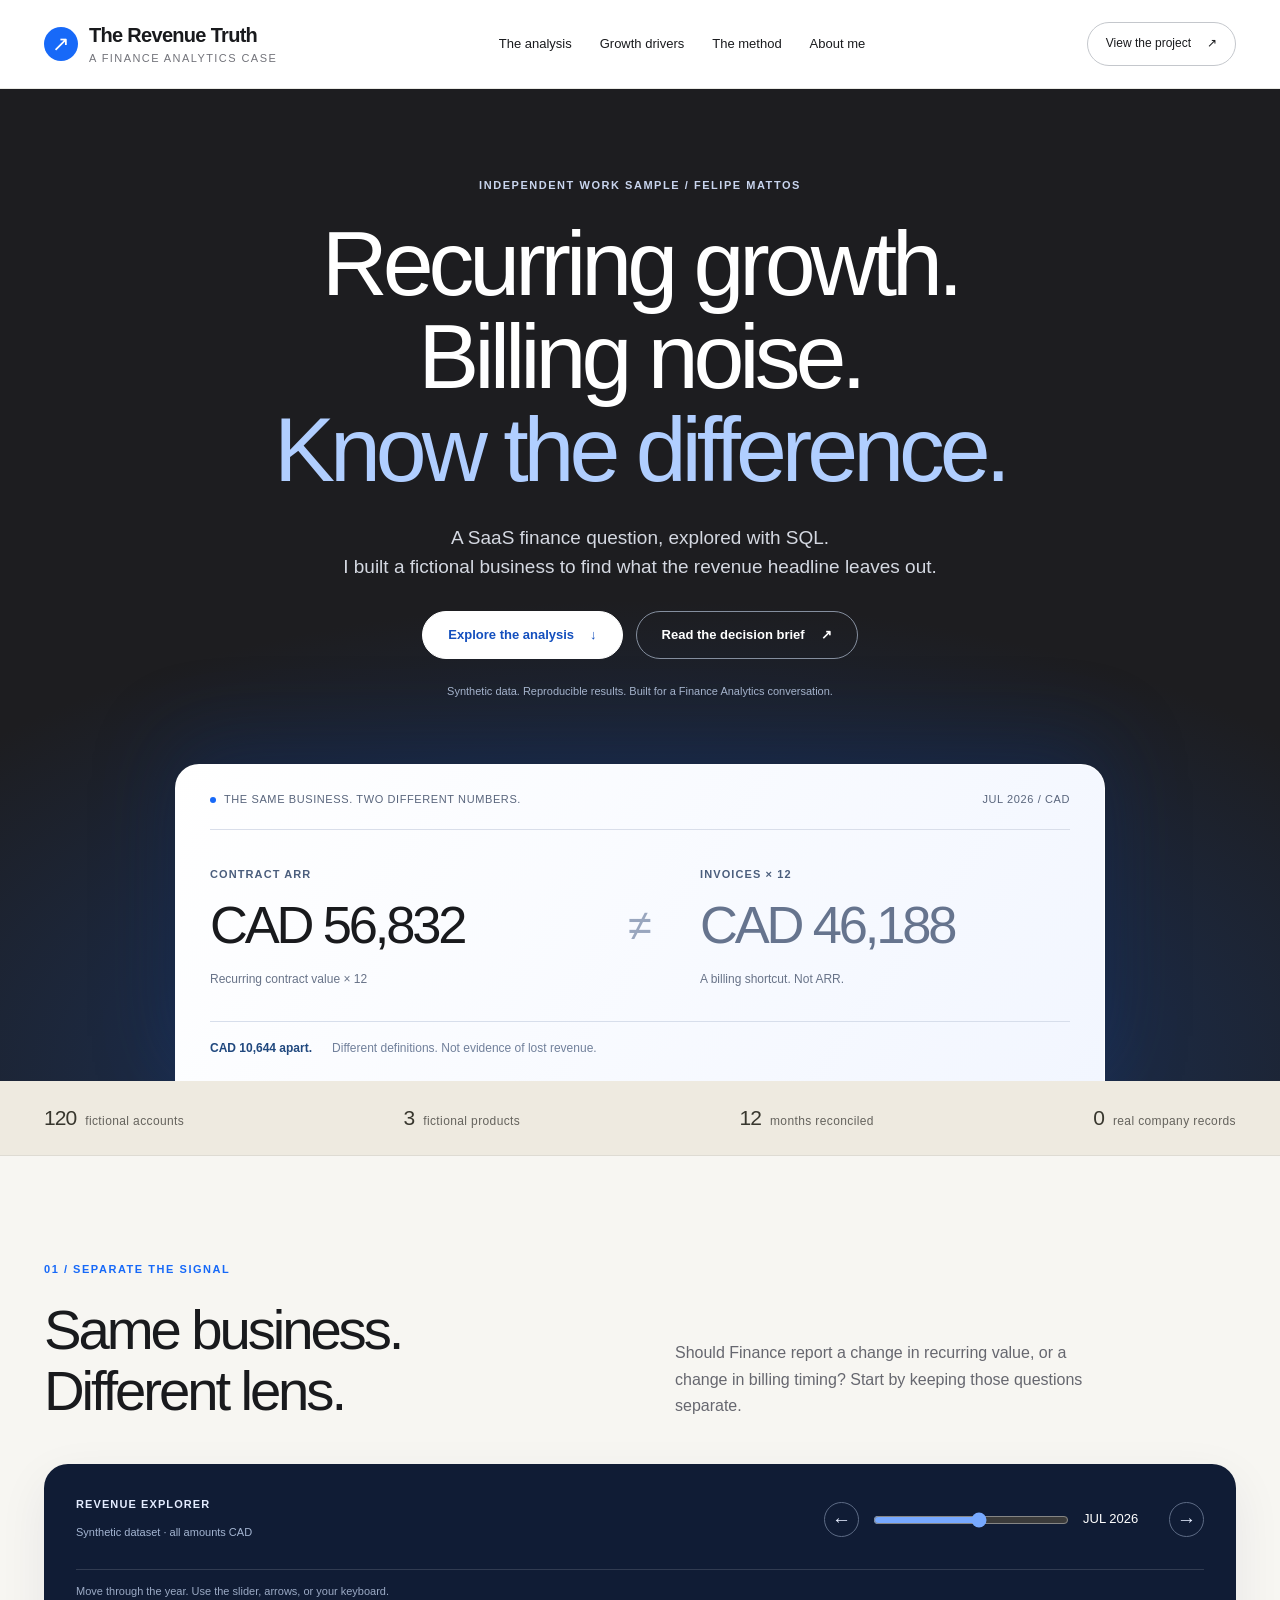
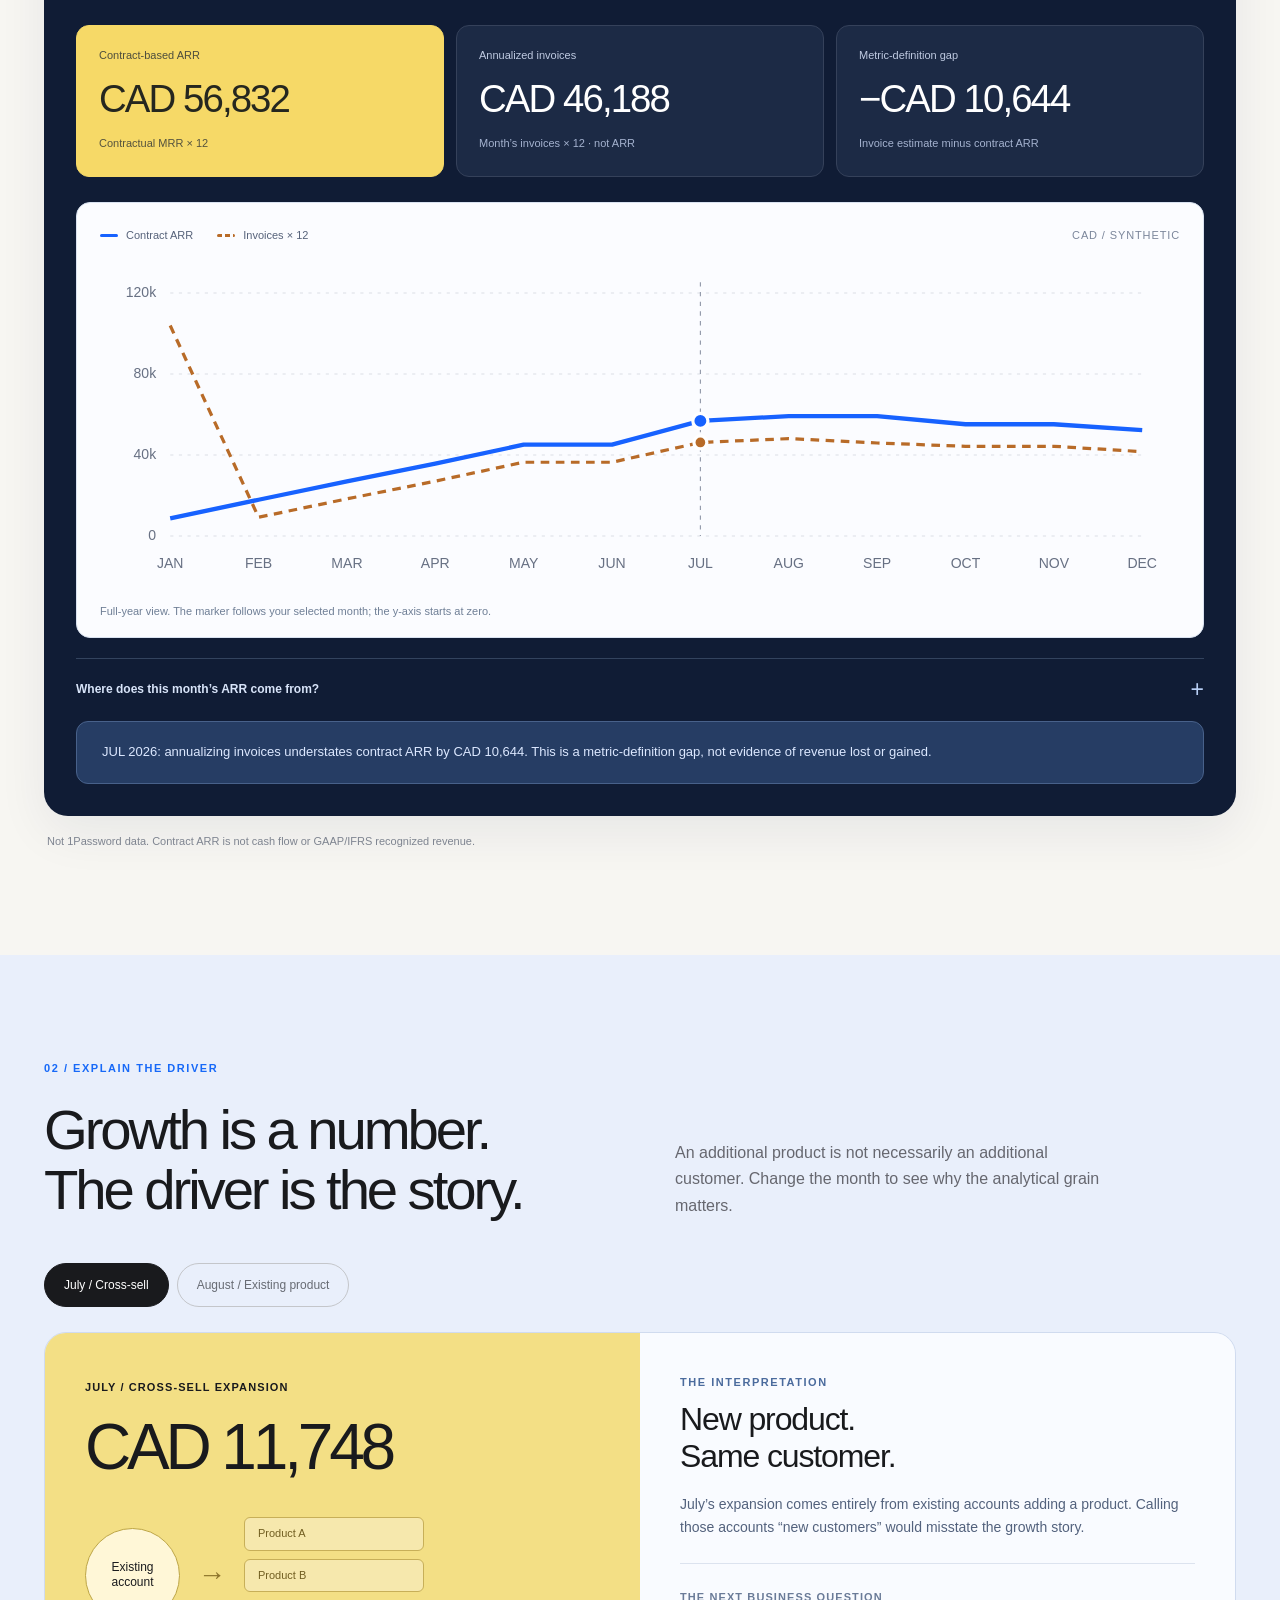
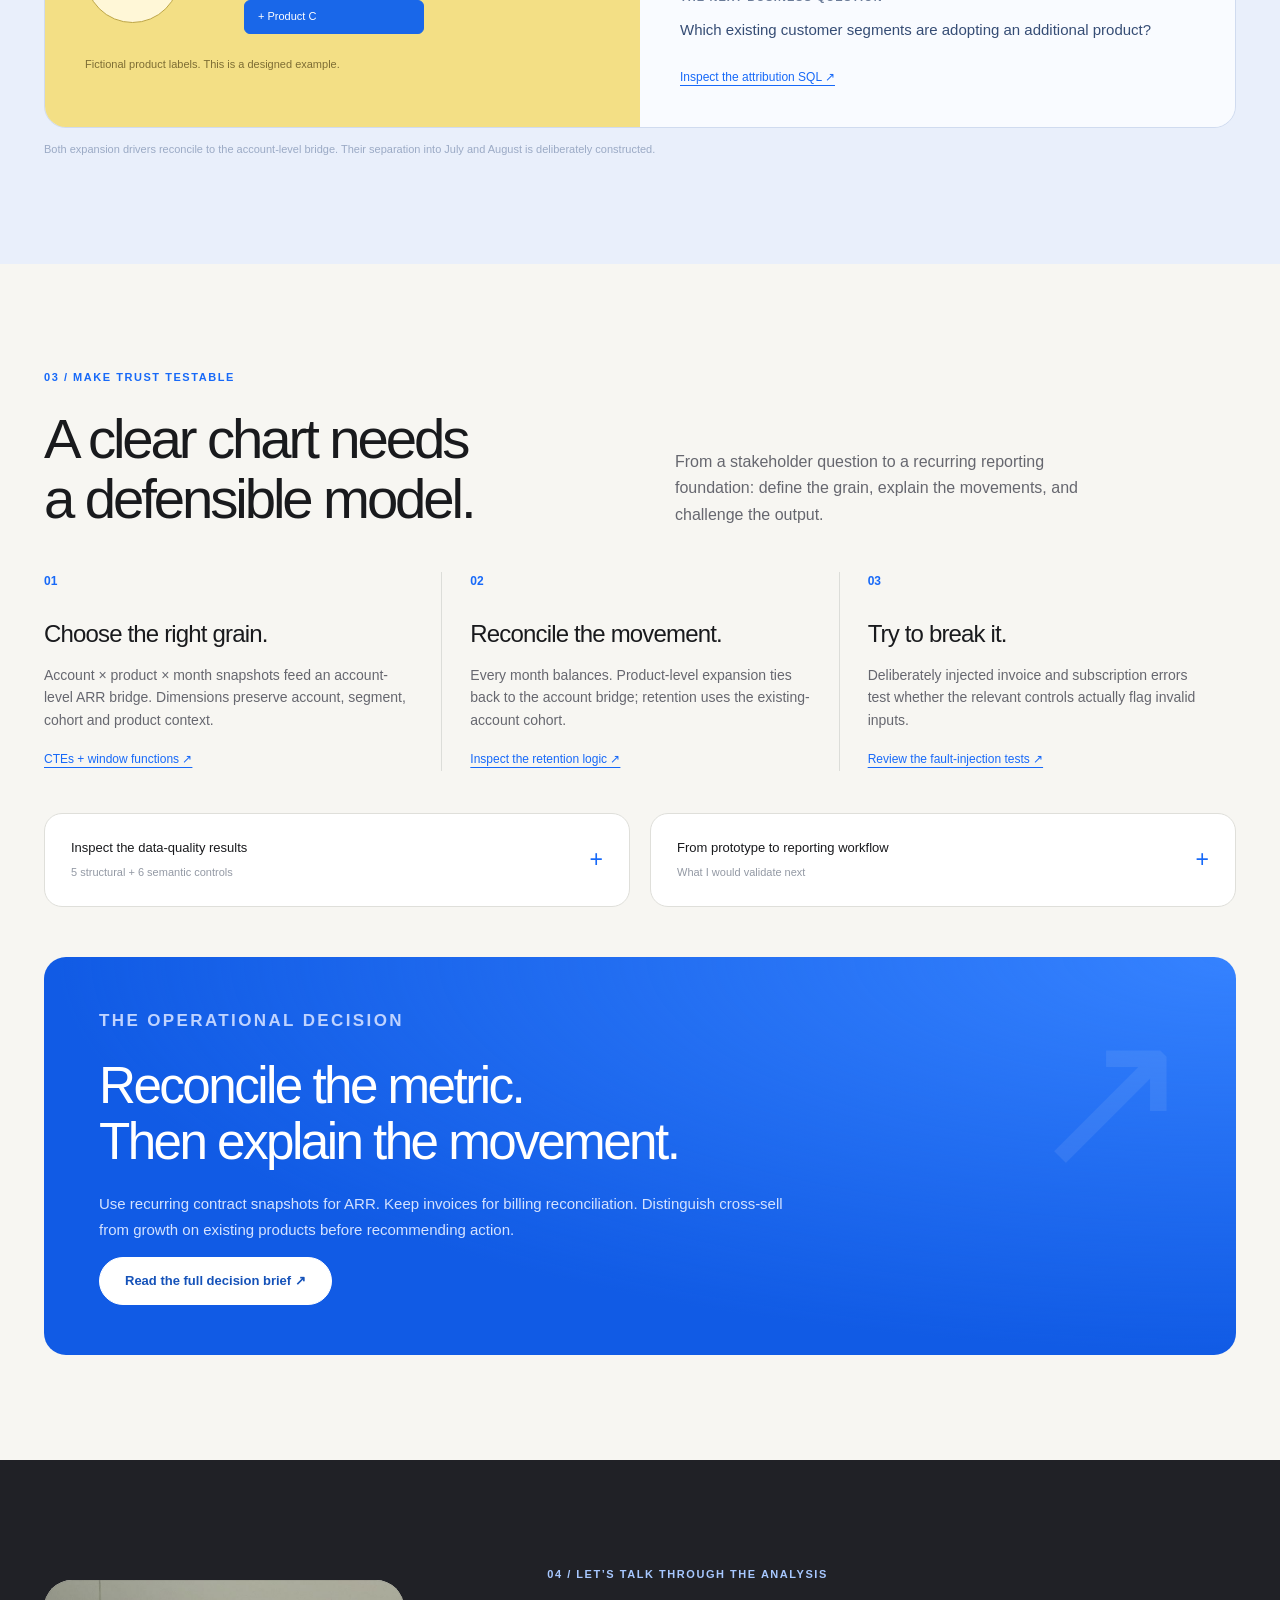
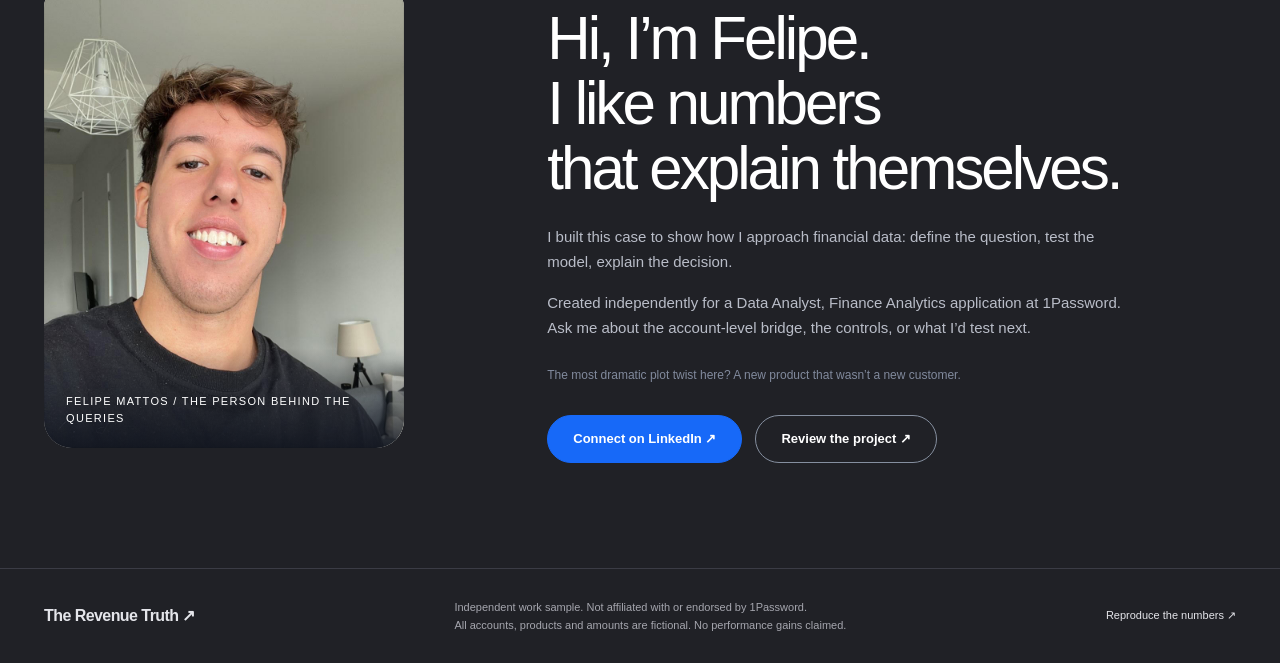
==== commit 9541345e: "Redesign finance case study with interactive analysis and evidence-led application narrative" ====
--- a/site/index.html
+++ b/site/index.html
@@ -1,7 +1,93 @@
-<!doctype html><html lang="en"><head><meta charset="utf-8"><meta name="viewport" content="width=device-width,initial-scale=1"><title>The Revenue Truth — An independent analysis by Felipe Mattos</title><meta name="description" content="A reproducible synthetic SaaS finance analytics case on ARR, billing and metric integrity."><style>
-:root{--ink:#0c1525;--paper:#f3f3ef;--blue:#356cff;--mint:#b6e9d4;--muted:#697487;--line:#cdd1d3}*{box-sizing:border-box}html{scroll-behavior:smooth}body{margin:0;background:var(--paper);color:var(--ink);font:16px/1.55 system-ui,-apple-system,Segoe UI,sans-serif}a{color:inherit}a:hover{color:var(--blue)}.wrap{width:min(1180px,calc(100% - 64px));margin:auto}.top{display:flex;justify-content:space-between;align-items:center;gap:16px;border-bottom:1px solid var(--line);padding:22px 0;font-size:12px;font-weight:750;letter-spacing:.09em}.top a{text-decoration:none}.hero{padding:110px 0 82px;min-height:68vh;display:grid;grid-template-columns:1.35fr .65fr;gap:48px;align-items:center}.kicker{font-size:12px;text-transform:uppercase;letter-spacing:.16em;color:var(--blue);font-weight:800}h1{font-size:clamp(58px,9vw,135px);letter-spacing:-.085em;line-height:.92;margin:24px 0 28px;font-weight:850}h1 em{color:var(--blue);font-style:normal}.lede{font-size:clamp(18px,2vw,24px);max-width:530px;line-height:1.35}.hero-graphic{border:1px solid var(--ink);padding:22px;aspect-ratio:1;background:var(--mint);display:flex;flex-direction:column;justify-content:space-between}.hero-graphic svg{width:100%;height:auto}.tiny{font-size:11px;letter-spacing:.1em;font-weight:800;text-transform:uppercase}.section{border-top:1px solid var(--line);padding:70px 0}.section-title{display:flex;align-items:baseline;justify-content:space-between;gap:32px;margin-bottom:30px}.section-title h2{font-size:clamp(34px,5vw,70px);line-height:1;letter-spacing:-.065em;margin:0}.section-title p{max-width:335px;color:var(--muted)}.panel{background:#fff;border:1px solid var(--line);padding:35px}.control{display:flex;align-items:center;gap:16px;flex-wrap:wrap}.control label{font-weight:700}input[type=range]{accent-color:var(--blue);flex:1;min-width:180px}.month{font-size:24px;letter-spacing:-.03em;font-weight:800}.metrics{display:grid;grid-template-columns:repeat(3,1fr);gap:1px;background:var(--line);border:1px solid var(--line);margin-top:28px}.metric{background:#fff;padding:26px}.metric span{font-size:12px;color:var(--muted);display:block}.metric strong{display:block;font-size:clamp(28px,3vw,42px);letter-spacing:-.065em;line-height:1.25;margin:8px 0}.metric small{font-size:12px;color:var(--muted)}.metric.emphasis{background:var(--ink);color:white}.metric.emphasis span,.metric.emphasis small{color:#bac3d3}.bridge{display:grid;grid-template-columns:repeat(5,minmax(0,1fr));gap:10px;margin:32px 0}.bar{text-align:center}.bar-visual{height:160px;display:flex;align-items:flex-end;justify-content:center;background:#f1f3f7}.bar-visual b{width:65%;min-height:4px;background:var(--blue)}.bar:nth-child(4) .bar-visual b,.bar:nth-child(5) .bar-visual b{background:#ef9267}.bar-title{font-size:11px;text-transform:uppercase;letter-spacing:.04em;margin-top:10px}.bar-value{font-weight:800;margin-top:4px}.notebox{border-left:3px solid var(--blue);padding:10px 20px;font-size:15px;background:#edf1fb}.cards{display:grid;grid-template-columns:repeat(3,1fr);gap:14px}.card{border:1px solid var(--line);padding:28px;background:white;min-height:205px}.card small{color:var(--blue);font-weight:800;letter-spacing:.1em}.card h3{font-size:25px;line-height:1.15;letter-spacing:-.04em;margin:22px 0 10px}.card p{font-size:14px;color:#4e596a}.closing{background:var(--ink);color:#fff;padding:80px 0}.closing h2{font-size:clamp(42px,6.5vw,84px);letter-spacing:-.07em;line-height:1;margin:12px 0 24px}.links{display:flex;gap:15px;flex-wrap:wrap;margin-top:30px}.btn{display:inline-block;border:1px solid currentColor;padding:14px 19px;text-decoration:none;font-weight:700;font-size:13px}.btn.primary{background:var(--mint);color:var(--ink);border-color:var(--mint)}footer{padding:28px 0;font-size:12px;color:var(--muted);display:flex;justify-content:space-between;gap:18px}.light{color:#b5bed1}.disclaimer{font-size:12px;color:var(--muted);margin-top:16px}button:focus-visible,a:focus-visible,input:focus-visible{outline:3px solid var(--blue);outline-offset:3px}@media(max-width:760px){.wrap{width:min(100% - 32px,1180px)}.hero{grid-template-columns:1fr;padding:70px 0 50px;min-height:auto}.hero-graphic{max-width:360px}.section-title{display:block}.metrics,.cards{grid-template-columns:1fr}.bridge{gap:5px}.bar-visual{height:110px}.bar-value{font-size:11px}.bar-title{font-size:9px}.panel{padding:20px}footer{display:block}}
-a.skip{position:absolute;left:-9999px;top:0;background:#fff;padding:12px;z-index:10}a.skip:focus{left:12px}@media(prefers-reduced-motion:reduce){html{scroll-behavior:auto}}@media(max-width:520px){.bridge{display:grid;grid-template-columns:repeat(2,minmax(0,1fr));gap:8px}.bar:last-child{grid-column:span 2}.bar-visual{height:76px}.bar-title{font-size:11px}.bar-value{font-size:13px}.hero{padding-top:44px}.section{padding:48px 0}.top{letter-spacing:.025em}.metric{padding:19px}}</style><style>.finding{display:grid;grid-template-columns:1fr 1fr;gap:14px;margin-top:24px}.finding article{background:#0c1525;color:white;padding:27px;min-height:190px}.finding article:nth-child(2){background:#dce9e4;color:#0c1525}.finding .figure{font-size:clamp(38px,5vw,62px);font-weight:800;letter-spacing:-.07em;line-height:1.1}.finding .figlabel{display:block;margin-top:17px;font-size:11px;font-weight:700;letter-spacing:.12em;text-transform:uppercase}.finding small{display:block;margin-top:10px;font-size:13px;line-height:1.45}.method-tag{font-size:12px;letter-spacing:.07em;text-transform:uppercase;color:#356cff;font-weight:800}@media(max-width:760px){.finding{grid-template-columns:1fr}}</style></head><body><a class="skip" href="#experiment">Skip to the analysis</a><div class="wrap"><header class="top"><span>THE REVENUE TRUTH / 001</span><a href="https://github.com/felipervm/saas-revenue-integrity" target="_blank" rel="noopener">FELIPE MATTOS ↗</a></header><main><section class="hero"><div><div class="kicker">Independent Finance Analytics case · Synthetic dataset</div><h1>Revenue grew.<br><em>But what<br>actually changed?</em></h1><p class="lede">I wanted to understand a simple question: when subscription revenue changes, how much is real growth, and how much is just the way we bill customers?</p><a href="#experiment" class="btn">See what I found ↓</a></div><div class="hero-graphic"><div class="tiny">THE SAME BUSINESS. TWO DIFFERENT NUMBERS.</div><svg viewBox="0 0 340 285" role="img" aria-label="Contract ARR follows steady growth while invoice timing fluctuates"><path d="M18 240H326M18 160H326M18 80H326" stroke="#0c1525" opacity=".22" stroke-dasharray="4 5"/><polyline points="22,215 50,194 78,181 106,157 134,139 162,114 190,102 218,90 246,75 274,63 302,52" fill="none" stroke="#0c1525" stroke-width="5" stroke-linecap="round" stroke-linejoin="round"/><polyline points="22,200 50,120 78,225 106,173 134,58 162,198 190,134 218,234 246,83 274,193 302,120" fill="none" stroke="#356cff" stroke-width="5" stroke-linejoin="round"/><circle cx="302" cy="52" r="7" fill="#0c1525"/></svg><div class="tiny">Concept sketch · Explore the generated data below</div></div></section><section class="section" id="experiment"><div class="section-title"><h2>One business.<br>Two very different numbers.</h2><p>I built a small, fictional SaaS business and compared contract-based ARR with what happens when you simply multiply one month of invoices by twelve. Move the slider to see the gap.</p></div><div class="panel"><div class="control"><label for="month-slider">Reporting month</label><input id="month-slider" type="range" min="0" max="11" step="1" value="6" aria-describedby="slider-help"><output id="month-label" class="month" for="month-slider">JUL 2026</output></div><p id="slider-help" class="disclaimer">Use the slider or arrow keys to explore each month.</p><div class="metrics"><div class="metric emphasis"><span>Contract-based ARR</span><strong id="arr">—</strong><small>12 × contractual MRR</small></div><div class="metric"><span>Invoices × 12</span><strong id="invoices">—</strong><small>12 × month invoices (not ARR)</small></div><div class="metric"><span>Difference</span><strong id="difference">—</strong><small>Invoice estimate − contract ARR</small></div></div><div class="bridge" id="bridge" role="group" aria-label="ARR bridge movements"></div><div class="notebox" id="insight" aria-live="polite"></div></div><p class="disclaimer">This is an independent experiment using fictional accounts and prices. None of the figures are from 1Password.</p></section><section class="section" id="attribution"><div class="section-title"><h2>Not all growth<br>means the same thing.</h2><p>July and August both show expansion. But one comes from customers adding a product, while the other comes from paying more for a product they already use.</p></div><div class="finding"><article><span class="method-tag">JULY · CROSS-SELL</span><div class="figure">CAD 11,748</div><span class="figlabel">Another product, same customer</span><small>These customers were already here. Their new subscriptions should count as expansion, not new customers.</small></article><article><span class="method-tag">AUGUST · EXISTING PRODUCT</span><div class="figure">CAD 2,376</div><span class="figlabel">More value from an existing product</span><small>The customer already had the product. The recurring contract value went up.</small></article></div><p class="disclaimer">These numbers come from the fictional dataset. The SQL reconciles both expansion types to the account-level ARR bridge.</p></section><section class="section"><div class="section-title"><h2>Before trusting<br>the chart, check the math.</h2><p>I wanted the model to explain its own numbers. So I tested the rules behind the charts, not just the charts themselves.</p></div><div class="cards"><article class="card"><small>01 / DEFINE</small><h3>Start with the customer</h3><p>A new subscription is not always a new customer. I calculate the ARR bridge at account level to avoid mixing them up.</p></article><article class="card"><small>02 / SEPARATE</small><h3>Keep billing separate</h3><p>Annual prepayments and one-time credits change the invoice total. They don't change the contract-based ARR in the same way.</p></article><article class="card"><small>03 / TEST</small><h3>Make the numbers add up</h3><p>Every month reconciles: opening ARR, new customers, expansion, contraction and churn add up to the closing balance.</p></article></div></section></main></div><section class="closing"><div class="wrap"><span class="kicker">The decision / Finance × RevOps</span><h2>Get the numbers right.<br>Then explain why.</h2><p class="light">My takeaway: define ARR from contracts, use invoices to investigate billing, and check the differences before telling a story about growth. AI can help write the summary, but it shouldn't guess the reason.</p><div class="links"><a class="btn primary" href="https://github.com/felipervm/saas-revenue-integrity/blob/main/docs/decision_brief.md">Read the short write-up ↗</a><a class="btn" href="https://github.com/felipervm/saas-revenue-integrity/blob/main/data/analysis.json">See the data ↗</a><a class="btn" href="https://github.com/felipervm/saas-revenue-integrity" target="_blank" rel="noopener">GitHub ↗</a></div><p class="disclaimer light">Built independently by Felipe Mattos with synthetic data. Not affiliated with 1Password.</p></div></section><div class="wrap"><footer><span>THE REVENUE TRUTH © 2026</span><span>SQL · DIMENSIONAL MODELING · METRIC QA · BUSINESS JUDGMENT</span></footer></div><script id="results" type="application/json">{"metadata":{"dataset":"Synthetic fictional SaaS accounts and products \u2014 NOT 1Password internal data","seed":20261015,"accounts":120,"period":"Jan\u2013Dec 2026","currency":"CAD","pricing":"illustrative only"},"results":{"01_arr_bridge":[{"month":"2026-01","opening_arr":0,"new_arr":8664,"expansion_arr":0,"contraction_arr":0,"churn_arr":0,"closing_arr":8664},{"month":"2026-02","opening_arr":8664,"new_arr":9240,"expansion_arr":0,"contraction_arr":0,"churn_arr":0,"closing_arr":17904},{"month":"2026-03","opening_arr":17904,"new_arr":9084,"expansion_arr":0,"contraction_arr":0,"churn_arr":0,"closing_arr":26988},{"month":"2026-04","opening_arr":26988,"new_arr":8772,"expansion_arr":0,"contraction_arr":0,"churn_arr":0,"closing_arr":35760},{"month":"2026-05","opening_arr":35760,"new_arr":9324,"expansion_arr":0,"contraction_arr":0,"churn_arr":0,"closing_arr":45084},{"month":"2026-06","opening_arr":45084,"new_arr":0,"expansion_arr":0,"contraction_arr":0,"churn_arr":0,"closing_arr":45084},{"month":"2026-07","opening_arr":45084,"new_arr":0,"expansion_arr":11748,"contraction_arr":0,"churn_arr":0,"closing_arr":56832},{"month":"2026-08","opening_arr":56832,"new_arr":0,"expansion_arr":2376,"contraction_arr":0,"churn_arr":0,"closing_arr":59208},{"month":"2026-09","opening_arr":59208,"new_arr":0,"expansion_arr":0,"contraction_arr":0,"churn_arr":0,"closing_arr":59208},{"month":"2026-10","opening_arr":59208,"new_arr":0,"expansion_arr":0,"contraction_arr":0,"churn_arr":4020,"closing_arr":55188},{"month":"2026-11","opening_arr":55188,"new_arr":0,"expansion_arr":0,"contraction_arr":0,"churn_arr":0,"closing_arr":55188},{"month":"2026-12","opening_arr":55188,"new_arr":0,"expansion_arr":0,"contraction_arr":0,"churn_arr":2880,"closing_arr":52308}],"02_billing_distortion":[{"month":"2026-01","contract_arr":8664,"invoices_cad":8664,"naive_annualized_invoices":103968,"invoice_vs_arr_delta":95304},{"month":"2026-02","contract_arr":17904,"invoices_cad":770,"naive_annualized_invoices":9240,"invoice_vs_arr_delta":-8664},{"month":"2026-03","contract_arr":26988,"invoices_cad":1527,"naive_annualized_invoices":18324,"invoice_vs_arr_delta":-8664},{"month":"2026-04","contract_arr":35760,"invoices_cad":2258,"naive_annualized_invoices":27096,"invoice_vs_arr_delta":-8664},{"month":"2026-05","contract_arr":45084,"invoices_cad":3035,"naive_annualized_invoices":36420,"invoice_vs_arr_delta":-8664},{"month":"2026-06","contract_arr":45084,"invoices_cad":3035,"naive_annualized_invoices":36420,"invoice_vs_arr_delta":-8664},{"month":"2026-07","contract_arr":56832,"invoices_cad":3849,"naive_annualized_invoices":46188,"invoice_vs_arr_delta":-10644},{"month":"2026-08","contract_arr":59208,"invoices_cad":4007,"naive_annualized_invoices":48084,"invoice_vs_arr_delta":-11124},{"month":"2026-09","contract_arr":59208,"invoices_cad":3827,"naive_annualized_invoices":45924,"invoice_vs_arr_delta":-13284},{"month":"2026-10","contract_arr":55188,"invoices_cad":3692,"naive_annualized_invoices":44304,"invoice_vs_arr_delta":-10884},{"month":"2026-11","contract_arr":55188,"invoices_cad":3692,"naive_annualized_invoices":44304,"invoice_vs_arr_delta":-10884},{"month":"2026-12","contract_arr":52308,"invoices_cad":3472,"naive_annualized_invoices":41664,"invoice_vs_arr_delta":-10644}],"03_quality_checks":[{"check_name":"duplicate_subscription_grain","failures":0},{"check_name":"negative_or_inactive_mrr","failures":0},{"check_name":"unknown_product","failures":0},{"check_name":"orphan_invoice","failures":0},{"check_name":"invalid_month","failures":0}],"04_retention":[{"month":"2026-01","retained_cohort_opening_arr":0,"retained_cohort_closing_arr":0,"monthly_net_revenue_retention_pct":null},{"month":"2026-02","retained_cohort_opening_arr":8664,"retained_cohort_closing_arr":8664,"monthly_net_revenue_retention_pct":100.0},{"month":"2026-03","retained_cohort_opening_arr":17904,"retained_cohort_closing_arr":17904,"monthly_net_revenue_retention_pct":100.0},{"month":"2026-04","retained_cohort_opening_arr":26988,"retained_cohort_closing_arr":26988,"monthly_net_revenue_retention_pct":100.0},{"month":"2026-05","retained_cohort_opening_arr":35760,"retained_cohort_closing_arr":35760,"monthly_net_revenue_retention_pct":100.0},{"month":"2026-06","retained_cohort_opening_arr":45084,"retained_cohort_closing_arr":45084,"monthly_net_revenue_retention_pct":100.0},{"month":"2026-07","retained_cohort_opening_arr":45084,"retained_cohort_closing_arr":56832,"monthly_net_revenue_retention_pct":126.06},{"month":"2026-08","retained_cohort_opening_arr":56832,"retained_cohort_closing_arr":59208,"monthly_net_revenue_retention_pct":104.18},{"month":"2026-09","retained_cohort_opening_arr":59208,"retained_cohort_closing_arr":59208,"monthly_net_revenue_retention_pct":100.0},{"month":"2026-10","retained_cohort_opening_arr":59208,"retained_cohort_closing_arr":55188,"monthly_net_revenue_retention_pct":93.21},{"month":"2026-11","retained_cohort_opening_arr":55188,"retained_cohort_closing_arr":55188,"monthly_net_revenue_retention_pct":100.0},{"month":"2026-12","retained_cohort_opening_arr":55188,"retained_cohort_closing_arr":52308,"monthly_net_revenue_retention_pct":94.78}],"05_expansion_attribution":[{"month":"2026-01","cross_sell_arr":0,"existing_product_growth_arr":0,"identified_expansion_arr":0},{"month":"2026-02","cross_sell_arr":0,"existing_product_growth_arr":0,"identified_expansion_arr":0},{"month":"2026-03","cross_sell_arr":0,"existing_product_growth_arr":0,"identified_expansion_arr":0},{"month":"2026-04","cross_sell_arr":0,"existing_product_growth_arr":0,"identified_expansion_arr":0},{"month":"2026-05","cross_sell_arr":0,"existing_product_growth_arr":0,"identified_expansion_arr":0},{"month":"2026-06","cross_sell_arr":0,"existing_product_growth_arr":0,"identified_expansion_arr":0},{"month":"2026-07","cross_sell_arr":11748,"existing_product_growth_arr":0,"identified_expansion_arr":11748},{"month":"2026-08","cross_sell_arr":0,"existing_product_growth_arr":2376,"identified_expansion_arr":2376},{"month":"2026-09","cross_sell_arr":0,"existing_product_growth_arr":0,"identified_expansion_arr":0},{"month":"2026-10","cross_sell_arr":0,"existing_product_growth_arr":0,"identified_expansion_arr":0},{"month":"2026-11","cross_sell_arr":0,"existing_product_growth_arr":0,"identified_expansion_arr":0},{"month":"2026-12","cross_sell_arr":0,"existing_product_growth_arr":0,"identified_expansion_arr":0}],"06_semantic_controls":[{"check_name":"active_with_zero_mrr","failures":0},{"check_name":"unknown_account","failures":0},{"check_name":"invalid_cadence","failures":0},{"check_name":"pre_cohort_recurring_value","failures":0},{"check_name":"incorrect_monthly_subscription_invoice","failures":0},{"check_name":"unexpected_invoice_type","failures":0}]}}</script><script>
-const results=JSON.parse(document.getElementById('results').textContent).results;
-const bridge=results['01_arr_bridge'],billing=results['02_billing_distortion'];const fmt=x=>new Intl.NumberFormat('en-CA',{style:'currency',currency:'CAD',maximumFractionDigits:0}).format(x);const signed=x=>(x>0?'+':'')+fmt(x);
-const slider=document.getElementById('month-slider');function draw(){const i=+slider.value,a=bridge[i],b=billing[i];document.getElementById('month-label').textContent=new Date(a.month+'-15').toLocaleString('en-CA',{month:'short',year:'numeric'}).toUpperCase();document.getElementById('arr').textContent=fmt(a.closing_arr);document.getElementById('invoices').textContent=fmt(b.naive_annualized_invoices);document.getElementById('difference').textContent=signed(b.invoice_vs_arr_delta);const parts=[['Opening',a.opening_arr],['New',a.new_arr],['Expansion',a.expansion_arr],['Contraction',-a.contraction_arr],['Churn',-a.churn_arr]];const max=Math.max(1,...parts.map(x=>Math.abs(x[1])));document.getElementById('bridge').innerHTML=parts.map(([label,value])=>`<div class="bar"><div class="bar-visual"><b style="height:${Math.max(3,Math.abs(value)/max*100)}%"></b></div><div class="bar-title">${label}</div><div class="bar-value">${signed(value)}</div></div>`).join('');document.getElementById('insight').textContent=`Contract-based ARR is ${fmt(a.closing_arr)}. Multiplying this month's invoices by twelve ${b.invoice_vs_arr_delta<0?'comes out lower':'comes out higher'} by ${fmt(Math.abs(b.invoice_vs_arr_delta))}. That difference alone doesn't mean revenue was lost or gained—it shows why billing and recurring revenue need separate definitions.`;}slider.addEventListener('input',draw);draw();
-</script></body></html>+<!doctype html>
+<html lang="en"><head><meta charset="utf-8"><meta name="viewport" content="width=device-width,initial-scale=1">
+<meta name="theme-color" content="#1b1b20"><title>The Revenue Truth — Finance analytics by Felipe Mattos</title>
+<meta name="description" content="A reproducible, interactive SaaS finance case study. Separate contract ARR from billing timing, explain expansion, and test the model. Independent work by Felipe Mattos.">
+<style>:root{--paper:#f7f6f2;--white:#fff;--ink:#191a1d;--muted:#66676f;--blue:#1769f8;--blue-deep:#123c87;--navy:#101c35;--yellow:#f8d862;--line:#dcddd9;--radius:24px;--font:"Inter",Arial,Helvetica,sans-serif}*{box-sizing:border-box}html{scroll-behavior:smooth;scroll-padding-top:100px}body{margin:0;background:var(--paper);color:var(--ink);font:16px/1.6 var(--font);-webkit-font-smoothing:antialiased}button,input,select{font:inherit}button,a,input,summary{-webkit-tap-highlight-color:transparent}button{cursor:pointer}a{color:inherit;text-underline-offset:4px}img,svg{display:block;max-width:100%}h1,h2,h3,p{margin-top:0}h1,h2,h3{font-weight:500}h1,h2{letter-spacing:-.055em}h3{letter-spacing:-.035em}a:focus-visible,button:focus-visible,input:focus-visible,summary:focus-visible{outline:3px solid #3c8fff;outline-offset:5px}.wrap{width:min(1200px,calc(100% - 88px));margin-inline:auto}.sr-only{position:absolute;width:1px;height:1px;padding:0;margin:-1px;overflow:hidden;clip:rect(0,0,0,0);white-space:nowrap;border:0}.skip{position:fixed;left:20px;top:-90px;background:white;padding:12px 20px;border-radius:8px;z-index:100}.skip:focus{top:12px}.site-header{position:sticky;top:0;z-index:30;background:rgba(255,255,255,.96);border-bottom:1px solid #e9e9e4;backdrop-filter:blur(14px)}.site-header .wrap,.header-inner{height:88px;display:flex;align-items:center;justify-content:space-between;gap:32px}.brand{display:flex;align-items:center;gap:11px;text-decoration:none;font-weight:700;letter-spacing:-.035em;font-size:20px;line-height:1.15}.brand-mark{display:grid;place-items:center;width:34px;height:34px;border-radius:50%;background:var(--blue);color:#fff;font-size:21px;font-weight:500;flex:none}.nav{display:flex;align-items:center;gap:28px}.nav a{font-size:13px;text-decoration:none;font-weight:500}.nav a:hover{color:var(--blue)}.nav-cta{background:var(--ink);color:#fff!important;border-radius:50px;padding:11px 20px}.menu-toggle{display:none}.hero{background:radial-gradient(ellipse 85% 57% at 50% 100%,#154caa 0%,#1c2941 47%,#1d1d20 85%);color:white;padding:88px 0 0;overflow:hidden;text-align:center}.eyebrow{text-transform:uppercase;letter-spacing:.14em;font-size:11px;font-weight:650;line-height:1.5;margin-bottom:23px}.hero .eyebrow{color:#c9d5ee}.hero h1{font-size:clamp(58px,7.15vw,104px);line-height:1.02;max-width:1000px;margin:0 auto 26px;font-weight:400}.hero h1 em{font-style:normal;color:#a5c6ff}.hero-copy{font-size:19px;line-height:1.55;max-width:640px;margin:0 auto;color:#d4d8e1}.hero-actions{display:flex;justify-content:center;align-items:center;gap:13px;flex-wrap:wrap;margin-top:30px}.button{display:inline-flex;align-items:center;justify-content:center;gap:16px;min-height:48px;border:1px solid currentColor;border-radius:50px;padding:12px 25px;font-size:13px;font-weight:600;text-decoration:none;transition:background .2s,transform .2s}.button:hover{transform:translateY(-2px)}.button.primary{background:var(--blue);border-color:var(--blue);color:white}.hero .button.primary{background:white;border-color:white;color:#134fbe}.button.secondary{background:transparent;color:inherit;border-color:#858f9f}.hero-stage{position:relative;text-align:left;max-width:930px;margin:62px auto 0;padding:26px 34px 20px;background:linear-gradient(125deg,#fff 0%,#f2f6ff 100%);color:var(--ink);border:1px solid #ffffffa3;border-bottom:0;border-radius:24px 24px 0 0;box-shadow:0 -20px 80px #102d6660;transform:translateY(1px)}.stage-header{display:flex;align-items:center;justify-content:space-between;gap:20px;padding-bottom:18px;border-bottom:1px solid #d7deeb;font-size:11px;color:#5d6678;letter-spacing:.08em;text-transform:uppercase}.stage-status{display:inline-flex;gap:7px;align-items:center}.stage-status:before{content:"";width:6px;height:6px;border-radius:50%;background:var(--blue)}.hero-number{font-size:clamp(45px,5.2vw,70px);font-weight:500;line-height:1.2;letter-spacing:-.055em;margin:17px 0 0}.hero-comparison{font-size:13px;color:#5f6b7f}.hero-mini-chart{width:100%;height:120px;margin-top:10px}.hero-footnote{font-size:11px;color:#788298;margin:8px 0 0}.scope-strip{background:#eeeae0;border-bottom:1px solid #dedbd3;color:#65635d;padding:20px 0;font-size:11px;letter-spacing:.035em}.scope-strip .wrap{display:flex;align-items:center;justify-content:space-between;gap:18px;flex-wrap:wrap}.scope-strip strong{font-weight:600;color:#34332f}.section{padding:105px 0}.section-head{display:grid;grid-template-columns:1fr 1fr;gap:70px;align-items:end;margin-bottom:42px}.section-number{display:block;font-size:11px;font-weight:600;text-transform:uppercase;letter-spacing:.13em;color:var(--blue);margin-bottom:19px}.section h2{font-size:clamp(40px,4.4vw,64px);line-height:1.08;margin-bottom:0;max-width:720px}.section-intro{font-size:16px;line-height:1.65;color:var(--muted);max-width:440px;margin-bottom:2px}.analysis-shell{background:var(--navy);color:white;border-radius:var(--radius);padding:32px;box-shadow:0 16px 50px #13214012}.analysis-toolbar{display:flex;justify-content:space-between;align-items:center;gap:30px;padding-bottom:25px;border-bottom:1px solid #ffffff23}.analysis-toolbar h3{font-size:18px;margin:0}.analysis-toolbar p{font-size:11px;color:#b6bfd2;margin:4px 0 0}.month-control{display:flex;gap:12px;align-items:center;min-width:240px}.month-control label{font-size:11px;white-space:nowrap;color:#c1ccdf}.month-control select{color:#fff;background:#223251;border:1px solid #5b6b88;border-radius:8px;padding:9px 11px;min-height:44px}.month-control input{accent-color:#77a9ff;min-width:80px;width:140px}.month-control output{font-size:13px;white-space:nowrap;min-width:74px}.month-nav{display:flex;gap:5px}.month-nav button{height:36px;width:36px;background:transparent;border:1px solid #64708a;border-radius:50%;color:white}.metrics{display:grid;grid-template-columns:repeat(3,minmax(0,1fr));gap:12px;margin:25px 0}.metric{padding:21px 22px;background:#1c2a45;border:1px solid #35415a;border-radius:13px}.metric.highlight{background:#f6d967;border-color:#f6d967;color:#25271f}.metric-label{display:block;color:#bfcae1;font-size:11px;font-weight:500}.highlight .metric-label{color:#4d4d3d}.metric-value{display:block;font-size:clamp(28px,3.1vw,43px);font-weight:500;letter-spacing:-.05em;line-height:1.3;margin:9px 0 5px;font-variant-numeric:tabular-nums}.metric-note{font-size:11px;color:#a4b2cf;line-height:1.4}.highlight .metric-note{color:#55533e}.chart-area{background:#14213b;border:1px solid #34415b;border-radius:14px;padding:24px 23px 16px}.chart-legend{display:flex;align-items:center;gap:24px;flex-wrap:wrap;font-size:11px;color:#d0d8e8;margin-bottom:22px}.chart-legend span{display:inline-flex;gap:8px;align-items:center}.chart-legend i{width:18px;height:3px;display:inline-block;background:#70a5ff;border-radius:2px}.chart-legend span:nth-child(2) i{background:#f8d862}.chart-svg{width:100%;height:auto;overflow:visible}.chart-svg text{font-family:var(--font);font-size:11px;fill:#b1bdd4}.chart-note{font-size:11px;color:#9baac5;margin:13px 0 0}.bridge-grid{display:grid;grid-template-columns:repeat(5,minmax(0,1fr));gap:12px;margin-top:22px}.bridge-item{padding:13px 15px;border-top:1px solid #526078;font-size:11px;color:#aab8d3}.bridge-item strong{display:block;color:white;font-size:18px;letter-spacing:-.025em;font-weight:500;line-height:1.4;margin-top:5px;font-variant-numeric:tabular-nums}.insight{background:#e8efff;border-radius:12px;padding:20px 25px;color:#253d66;margin-top:20px;font-size:14px;line-height:1.6}.insight strong{color:#153d85}.growth-layout{display:grid;grid-template-columns:.75fr 1.25fr;gap:70px;align-items:start}.growth-switch{display:flex;gap:8px;flex-wrap:wrap;margin-bottom:25px}.growth-switch button{background:transparent;border:1px solid #c4c6ca;border-radius:50px;min-height:44px;padding:10px 19px;font-size:12px;color:#676b73}.growth-switch button[aria-selected=true],.growth-switch button[aria-pressed=true],.growth-switch button.is-active{background:var(--ink);border-color:var(--ink);color:white}.growth-panel{background:#e7edfc;border-radius:var(--radius);padding:34px;min-height:350px}.growth-amount{font-size:clamp(48px,6vw,80px);line-height:1.15;letter-spacing:-.065em;margin:12px 0}.growth-panel .eyebrow{color:#30528e;margin-bottom:10px}.growth-diagram{margin:28px 0 18px}.growth-diagram svg{width:100%;height:auto}.growth-copy{color:#53627d;font-size:14px;line-height:1.6}.growth-copy h3{font-size:25px;color:var(--ink);margin-bottom:12px}.growth-copy p{margin-bottom:16px}.growth-copy .button{font-size:12px}.process-grid{display:grid;grid-template-columns:repeat(3,1fr);gap:0;margin:42px 0}.process-step{padding:0 28px;border-left:1px solid var(--line)}.process-step:first-child{padding-left:0;border:0}.process-step:last-child{padding-right:0}.step-num{color:var(--blue);font-size:12px;font-weight:600;margin-bottom:24px;display:block}.process-step h3{font-size:24px;margin-bottom:10px}.process-step p{font-size:14px;color:var(--muted);line-height:1.6;margin-bottom:20px}.process-step a{font-size:12px;color:var(--blue);font-weight:500}.quality-panel{background:white;border:1px solid #dfdfda;border-radius:18px;padding:28px}.quality-head{display:flex;align-items:center;justify-content:space-between;gap:20px;margin-bottom:20px}.quality-head h3{font-size:21px;margin:0}.quality-head p{color:var(--muted);font-size:12px;margin:5px 0 0}.quality-list{display:grid;grid-template-columns:repeat(2,minmax(0,1fr));gap:0 36px}.quality-row{padding:12px 0;display:flex;justify-content:space-between;align-items:center;gap:20px;border-top:1px solid #ecece7;font-size:12px}.status-pill{display:inline-flex;align-items:center;gap:6px;font-size:11px;color:#19764f;background:#e8f3eb;border-radius:50px;padding:5px 10px;white-space:nowrap}.status-pill:before{content:"";width:5px;height:5px;border-radius:50%;background:currentColor}details{border-top:1px solid var(--line);padding:19px 0}summary{cursor:pointer;list-style:none;display:flex;justify-content:space-between;gap:25px;align-items:center;font-size:13px;font-weight:600}summary::-webkit-details-marker{display:none}summary:after{content:"+";font-size:23px;line-height:1;font-weight:400;color:var(--blue)}details[open] summary:after{content:"−"}details p{font-size:13px;color:var(--muted);margin:18px 0 0;max-width:850px}details a{color:var(--blue)}.sql-preview{white-space:pre-wrap;overflow-wrap:anywhere;background:#18233a;color:#c6ddff;border-radius:12px;padding:24px;font:12px/1.7 ui-monospace,SFMono-Regular,Consolas,monospace;margin:20px 0 0}.decision{background:#175fea;color:white;padding:83px 0}.decision-grid{display:grid;grid-template-columns:1.2fr .8fr;gap:80px;align-items:center}.decision .eyebrow{color:#bfd3ff}.decision h2{font-size:clamp(40px,4.5vw,64px);line-height:1.08;letter-spacing:-.05em;margin:0}.decision p{color:#d4e2ff;font-size:17px;margin:0;line-height:1.7}.decision .button{margin-top:24px;border-color:#8eb6ff}.about{padding:100px 0;background:#eae7df}.about-grid,.about>.wrap{display:grid;grid-template-columns:.7fr 1.3fr;gap:86px;align-items:center}.portrait-frame{position:relative;border-radius:28px;overflow:hidden;max-width:350px;aspect-ratio:4/5;background:#d7d6cd}.portrait-frame img{width:100%;height:100%;object-fit:cover;object-position:50% 42%}.portrait-frame:after{content:"";position:absolute;inset:0;border:1px solid #0000000d;border-radius:inherit;pointer-events:none}.about-copy h2{font-size:clamp(42px,4.6vw,64px);line-height:1.08;margin-bottom:22px;letter-spacing:-.05em}.about-copy p{font-size:16px;line-height:1.7;color:#64635d;max-width:590px}.about-copy .eyebrow{color:#514f48}.about-links{display:flex;gap:12px;flex-wrap:wrap;margin-top:26px}.about-links .button.secondary{border-color:#9a9991}.site-footer{background:#1d1d20;color:#a5a6ae;padding:32px 0}.footer-inner{display:flex;gap:35px;justify-content:space-between;align-items:center;font-size:11px}.footer-inner a{text-decoration:none;color:#e4e5ea}.disclaimer{font-size:11px;line-height:1.65;max-width:660px;color:#9699a4;margin:0}.reveal{opacity:1}.js .reveal{opacity:0;transform:translateY(20px);transition:opacity .7s ease,transform .7s ease}.js .reveal.in-view{opacity:1;transform:translateY(0)}@media(min-width:1450px){.hero{padding-top:105px}.hero h1{font-size:108px}.hero-stage{margin-top:70px}}@media(max-width:1000px){.wrap{width:calc(100% - 56px)}.nav{gap:18px}.hero{padding-top:70px}.hero h1{font-size:clamp(57px,8vw,80px)}.section-head{gap:35px}.growth-layout{gap:35px}.about-grid,.about>.wrap{gap:45px}.analysis-shell{padding:25px}.metric{padding:18px}.metric-value{font-size:32px}.decision-grid{gap:40px}}@media(max-width:760px){html{scroll-padding-top:85px}.wrap{width:calc(100% - 36px)}.site-header .wrap,.header-inner{height:74px}.brand{font-size:18px}.brand-mark{width:30px;height:30px;font-size:18px}.menu-toggle{display:flex;align-items:center;justify-content:center;background:none;border:1px solid #c7c8cb;border-radius:50px;min-width:64px;min-height:40px;padding:8px 14px;font-size:12px}.nav{display:none;position:absolute;top:74px;left:0;right:0;padding:20px 24px;background:white;border-bottom:1px solid #ddd;box-shadow:0 15px 25px #0000000a;flex-direction:column;align-items:stretch;gap:0}.nav.is-open{display:flex}.nav a{padding:12px}.nav-cta{text-align:center;margin-top:10px}.hero{padding-top:56px}.hero h1{font-size:clamp(45px,9.1vw,65px);letter-spacing:-.055em;line-height:1.06}.hero .eyebrow{font-size:11px;letter-spacing:.11em}.hero-copy{font-size:16px;max-width:520px}.hero-actions{margin-top:24px;gap:10px}.button{min-height:46px;padding:11px 20px;font-size:12px}.hero-stage{margin-top:44px;padding:20px 22px 16px;border-radius:18px 18px 0 0}.hero-number{font-size:48px}.hero-mini-chart{height:95px}.stage-header{font-size:11px;letter-spacing:.035em}.hero-comparison{font-size:12px}.hero-footnote{font-size:11px}.scope-strip{padding:16px 0}.scope-strip .wrap{justify-content:center;gap:7px 17px;font-size:11px}.section{padding:65px 0}.section-head{display:block;margin-bottom:30px}.section-number{margin-bottom:16px}.section h2{font-size:clamp(36px,7vw,49px);max-width:550px}.section-intro{margin-top:22px;font-size:15px;max-width:560px}.analysis-shell{padding:20px 16px;border-radius:18px}.analysis-toolbar{align-items:flex-start;gap:20px;flex-direction:column;padding-bottom:20px}.analysis-toolbar h3{font-size:17px}.month-control{width:100%;min-width:0;gap:10px}.month-control input{width:100%;min-width:70px}.month-control output{font-size:12px}.metrics{gap:8px;margin:20px 0}.metric{padding:16px 13px}.metric-label{font-size:11px}.metric-value{font-size:26px;margin:9px 0}.metric-note{font-size:11px}.chart-area{padding:18px 13px 12px}.chart-legend{font-size:11px;gap:16px;margin-bottom:16px}.chart-svg text{font-size:11px}.chart-note{font-size:11px}.bridge-grid{gap:7px}.bridge-item{padding:11px 5px;font-size:11px}.bridge-item strong{font-size:15px}.insight{padding:17px 19px;font-size:13px}.growth-layout{display:flex;flex-direction:column;gap:20px}.growth-layout>*{width:100%}.growth-panel{padding:25px;min-height:0}.growth-amount{font-size:61px}.growth-copy{font-size:14px}.growth-copy h3{font-size:23px}.growth-diagram{margin-top:22px}.process-grid{gap:24px;grid-template-columns:1fr;margin:30px 0}.process-step,.process-step:first-child,.process-step:last-child{padding:0 0 24px;border-left:0;border-bottom:1px solid var(--line)}.process-step:last-child{padding-bottom:0;border-bottom:0}.step-num{margin-bottom:12px}.process-step h3{font-size:24px;margin-bottom:9px}.process-step p{margin-bottom:12px}.quality-panel{padding:22px 18px}.quality-head{align-items:flex-start}.quality-head h3{font-size:20px}.quality-list{grid-template-columns:1fr}.quality-row{font-size:11px;gap:10px}.quality-row span:first-child{overflow-wrap:anywhere}.status-pill{font-size:11px;padding:4px 8px}.sql-preview{font-size:11px;padding:18px}.decision{padding:58px 0}.decision-grid{grid-template-columns:1fr;gap:25px}.decision h2{font-size:43px}.decision p{font-size:16px}.about{padding:64px 0}.about-grid,.about>.wrap{grid-template-columns:1fr;gap:32px}.portrait-frame{width:100%;max-width:290px;aspect-ratio:4/4.5}.about-copy h2{font-size:44px}.about-copy p{font-size:15px}.footer-inner{flex-direction:column;gap:20px;align-items:flex-start}.disclaimer{font-size:11px}}@media(max-width:480px){.wrap{width:calc(100% - 32px)}.hero h1{font-size:45px}.hero-copy{font-size:15px}.hero-stage{padding:18px}.stage-header{font-size:11px}.stage-status{letter-spacing:0}.hero-number{font-size:45px}.hero-mini-chart{height:84px}.hero-footnote{line-height:1.5}.metrics{grid-template-columns:1fr;gap:8px}.metric{display:grid;grid-template-columns:1fr auto;align-items:center;padding:15px 16px;gap:0 12px}.metric-label{font-size:11px}.metric-value{font-size:29px;grid-column:2;grid-row:1/3;margin:0;white-space:nowrap}.metric-note{font-size:11px;margin-top:4px;max-width:170px}.chart-legend{font-size:11px;gap:10px}.chart-svg{min-width:0}.bridge-grid{grid-template-columns:repeat(3,minmax(0,1fr));gap:5px 12px}.bridge-item{font-size:11px}.bridge-item strong{font-size:17px}.bridge-item:nth-child(4),.bridge-item:nth-child(5){grid-column:auto}.section h2{font-size:38px}.section-intro{font-size:14px}.growth-amount{font-size:56px}.growth-switch button{font-size:11px;padding:10px 16px}.quality-head{gap:12px}.quality-head h3{font-size:18px}.decision h2{font-size:40px}.about-copy h2{font-size:40px}.about-links .button{font-size:11px;padding:11px 17px}.brand{font-size:17px}}@media(prefers-reduced-motion:reduce){html{scroll-behavior:auto}*,*:before,*:after{animation:none!important;transition:none!important}.js .reveal{opacity:1;transform:none}.button:hover{transform:none}}
+/* Alternate semantic names share the same visual system. */
+.nav-toggle{display:none}.analysis-topbar{display:flex;justify-content:space-between;align-items:center;gap:30px;padding-bottom:25px;border-bottom:1px solid #ffffff23}.analysis-title h3{font-size:18px;margin:0}.analysis-title p{font-size:11px;color:#b6bfd2;margin:4px 0 0}.metric-grid{display:grid;grid-template-columns:repeat(3,minmax(0,1fr));gap:12px;margin:25px 0}.metric-accent{background:#f6d967!important;border-color:#f6d967!important;color:#25271f}.metric-accent .metric-label{color:#4d4d3d}.metric-accent .metric-note{color:#55533e}.chart-wrap{background:#14213b;border:1px solid #34415b;border-radius:14px;padding:24px 23px 16px}.chart-wrap>svg{width:100%;height:auto;overflow:visible}.chart-wrap text{font-family:var(--font);font-size:11px;fill:#b1bdd4}.legend-item{display:inline-flex;gap:8px;align-items:center}.insight-banner{background:#e8efff;border-radius:12px;padding:20px 25px;color:#253d66;margin-top:20px;font-size:14px;line-height:1.6}.section-heading{display:grid;grid-template-columns:1fr 1fr;gap:70px;align-items:end;margin-bottom:42px}.section-copy{font-size:16px;line-height:1.65;color:var(--muted);max-width:440px;margin-bottom:2px}.hero-visual{position:relative;text-align:left;max-width:930px;margin:62px auto 0;padding:26px 34px 20px;background:linear-gradient(125deg,#fff 0%,#f2f6ff 100%);color:var(--ink);border:1px solid #ffffffa3;border-bottom:0;border-radius:24px 24px 0 0;box-shadow:0 -20px 80px #102d6660;transform:translateY(1px)}.proof-strip{background:#eeeae0;border-bottom:1px solid #dedbd3;color:#65635d;padding:20px 0;font-size:11px;letter-spacing:.035em}.proof-strip .wrap{display:flex;align-items:center;justify-content:space-between;gap:18px;flex-wrap:wrap}.attribution-grid{display:grid;grid-template-columns:repeat(2,minmax(0,1fr));gap:20px}.attribution-card{padding:34px;background:#e7edfc;border-radius:24px}.attribution-card.is-blue{background:#e7edfc}.attribution-card.is-yellow{background:#f3e8b1}.figure{font-size:clamp(48px,5vw,72px);line-height:1.15;letter-spacing:-.065em;margin:12px 0}.mini-label{font-size:11px;letter-spacing:.1em;text-transform:uppercase;font-weight:600}.workflow-grid{display:grid;grid-template-columns:repeat(3,1fr);gap:0;margin:42px 0}.workflow-card{padding:0 28px;border-left:1px solid var(--line)}.workflow-card:first-child{padding-left:0;border:0}.workflow-card h3{font-size:24px;margin:0 0 10px}.workflow-card p{font-size:14px;color:var(--muted)}.code-link{font-size:12px;color:var(--blue);font-weight:500}.evidence-grid{display:grid;grid-template-columns:repeat(2,minmax(0,1fr));gap:20px}.evidence-card{background:white;border:1px solid #dfdfda;border-radius:18px;padding:28px}.evidence-card h3{font-size:21px;margin-bottom:12px}.evidence-card p{font-size:14px;color:var(--muted)}.decision-callout{background:#175fea;color:white;padding:83px 0}.decision-callout h2{font-size:clamp(40px,4.5vw,64px);line-height:1.08;letter-spacing:-.05em}.decision-callout p{color:#d4e2ff;font-size:17px;line-height:1.7}.decision-callout .eyebrow{color:#bfd3ff}.segmented{display:flex;gap:8px;flex-wrap:wrap}.segmented button{background:transparent;border:1px solid #c4c6ca;border-radius:50px;min-height:44px;padding:10px 19px;font-size:12px;color:#676b73}.segmented button[aria-selected=true],.segmented button[aria-pressed=true]{background:var(--ink);color:white;border-color:var(--ink)}@media(max-width:1000px){.section-heading{gap:35px}.hero-visual{margin-top:50px}.metric-grid{gap:10px}}@media(max-width:760px){.nav-toggle{display:flex;align-items:center;justify-content:center;background:none;border:1px solid #c7c8cb;border-radius:50px;min-width:64px;min-height:40px;padding:8px 14px;font-size:12px}.section-heading{display:block;margin-bottom:30px}.section-copy{margin-top:22px;font-size:15px;max-width:560px}.hero-visual{margin-top:44px;padding:20px 22px 16px;border-radius:18px 18px 0 0}.proof-strip{padding:16px 0}.proof-strip .wrap{justify-content:center;gap:7px 17px;font-size:11px}.analysis-topbar{align-items:flex-start;gap:20px;flex-direction:column;padding-bottom:20px}.analysis-title h3{font-size:17px}.metric-grid{gap:8px;margin:20px 0}.chart-wrap{padding:18px 13px 12px}.chart-wrap text{font-size:11px}.insight-banner{padding:17px 19px;font-size:13px}.attribution-grid{grid-template-columns:1fr}.attribution-card{padding:25px}.workflow-grid{gap:24px;grid-template-columns:1fr;margin:30px 0}.workflow-card,.workflow-card:first-child{padding:0 0 24px;border-left:0;border-bottom:1px solid var(--line)}.workflow-card:last-child{padding-bottom:0;border-bottom:0}.evidence-grid{grid-template-columns:1fr}.evidence-card{padding:22px 18px}.decision-callout{padding:58px 0}.decision-callout h2{font-size:43px}.decision-callout p{font-size:16px}}@media(max-width:480px){.hero-visual{padding:18px}.metric-grid{grid-template-columns:1fr;gap:8px}.section-copy{font-size:14px}.decision-callout h2{font-size:40px}}
+/* Final integration: actual case-study template. */
+.brand-sub{display:block;font-size:11px!important;font-weight:500;letter-spacing:.13em;color:#72737a;margin-top:5px}.header-cta{display:inline-flex;align-items:center;gap:16px;font-size:12px;text-decoration:none;padding:11px 18px;border:1px solid #c4c7cc;border-radius:50px;white-space:nowrap}.header-cta:hover{background:#f0f3f9}.nav a[aria-current=location]{color:var(--blue)}.hero h1>span{color:#b0ceff}.hero-note{font-size:11px;color:#aab8d0;margin:24px 0 0}.hero-visual-header{display:flex;align-items:center;justify-content:space-between;gap:20px;padding-bottom:20px;border-bottom:1px solid #d9deea;font-size:11px;letter-spacing:.055em;color:#59657c}.hero-visual-header>span:first-child{display:inline-flex;align-items:center;gap:8px}.live-dot{height:6px;width:6px;border-radius:50%;display:inline-block;background:#1769f8;flex:none}.hero-stat-grid{display:grid;grid-template-columns:1fr 80px 1fr;gap:20px;align-items:center;padding:30px 0}.hero-stat-grid>div>strong{display:block;font-size:clamp(37px,4.1vw,58px);font-weight:500;letter-spacing:-.06em;line-height:1.2;margin:9px 0 8px;white-space:nowrap}.hero-stat-grid>div>span:last-child{font-size:12px;color:#687388}.hero-stat-grid>div:last-child>strong{color:#66748e}.hero-stat-grid .mini-label{color:#4b5e7d}.hero-stat-gap{font-size:43px;text-align:center;color:#99a6be;font-weight:400}.hero-baseline{display:flex;gap:20px;align-items:center;padding:17px 0 4px;border-top:1px solid #d7deeb;font-size:12px;color:#71809b}.hero-gap{color:#20487e;font-weight:600}.proof-strip .proof-item{display:flex;gap:9px;align-items:baseline;font-size:12px}.proof-item strong{font-size:21px;font-weight:500;color:#38372e;letter-spacing:-.045em}.section-heading>.eyebrow,.section-heading .eyebrow{color:var(--blue)}.section-blue{background:#e9effb}.analysis-title .mini-label{display:block;color:#e4ecff;margin-bottom:5px}.data-label{font-size:11px;color:#a4b5d2}.month-control>button{display:grid;place-items:center;height:35px;width:35px;min-width:35px;padding:0;background:transparent;border:1px solid #5d6b85;border-radius:50%;color:#e5edff;font-size:19px;line-height:1}.month-control>button:hover:not(:disabled){background:#344761}.month-control>button:disabled{opacity:.3;cursor:default}.month-control{width:380px;min-width:280px}.month-control input{flex:1}.metric-value{font-size:clamp(27px,3vw,39px)}.chart-wrap{background:#fbfcff;border-color:#d9e2f0}.chart-wrap text{fill:#677083;font-size:13px}.chart-wrap .chart-legend{color:#56627a}.chart-legend .legend-dot.contract{background:#1762ff}.chart-legend .legend-dot.invoice{background:repeating-linear-gradient(90deg,#b86b28 0 5px,transparent 5px 8px);height:3px}.chart-unit{margin-left:auto;letter-spacing:.08em;color:#7b869b;font-size:11px}.chart-wrap .chart-note{color:#6f7f96}.outside-note{color:#7e8490;margin:17px 3px 0}.bridge-detail{border-color:#33435e;margin-top:20px;padding-bottom:0}.bridge-detail summary{color:#d8e4f9;font-size:12px}.bridge-detail summary:after{color:#b7cef4}.bridge-grid{grid-template-columns:repeat(6,minmax(0,1fr));gap:10px}.bridge-item{padding-inline:4px}.bridge-item strong{font-size:16px}.bridge-item:last-child strong{color:#f8d862}.retention-readout{display:flex;align-items:center;gap:20px;flex-wrap:wrap;padding:15px 0 0;font-size:11px;color:#aab8d3}.retention-readout strong{font-size:20px;color:#fff;font-weight:500}.insight-banner{background:#263d64;color:#dce8ff;border:1px solid #48618a;font-size:13px}.attribution-grid.growth-panel{padding:0;background:transparent;min-height:0;gap:0;border:1px solid #d0dbef;border-radius:22px;overflow:hidden}.attribution-card{border-radius:0;padding:40px}.attribution-card.is-yellow{background:#f3df85}.attribution-card.growth-copy{background:#f9fbff}.figure{display:block;font-weight:500;font-size:clamp(44px,5vw,68px);white-space:nowrap}.growth-diagram{display:flex;align-items:center;gap:18px;min-height:126px}.account-node{display:grid;place-items:center;text-align:center;line-height:1.3;width:95px;height:95px;border-radius:50%;background:#fff7d7;border:1px solid #bda544;font-size:12px;flex:none}.growth-diagram>span{font-size:28px;color:#8c742b}.product-nodes{display:flex;flex-direction:column;gap:8px;flex:1;max-width:180px}.product-nodes>span{padding:7px 13px;border:1px solid #c7af58;border-radius:6px;background:#f6e8ad;font-size:11px;color:#715e21}.product-nodes>.new-product{border:1px solid #1967e9;color:white;background:#1967e9}.existing-growth .new-product{background:#163b77;border-color:#163b77}.growth-panel .chart-note{color:#7d6d34;max-width:320px}.growth-copy>.eyebrow{color:#4b6b9d;font-size:11px}.growth-copy h3{font-size:32px;line-height:1.15;margin:0 0 18px;max-width:330px}.growth-copy>p{font-size:14px;line-height:1.65}.growth-question{margin:24px 0;padding-top:21px;border-top:1px solid #dce3ef}.growth-question .mini-label{font-size:11px;color:#6a7b98}.growth-question p{font-size:15px;color:#364d75;line-height:1.5;margin:11px 0 0}.evidence-card{padding:24px 26px;height:fit-content;border-top:1px solid #dfdfda}.evidence-card summary{font-weight:500;min-height:44px}.evidence-card summary small{display:block;color:#9399a4;font-size:11px;font-weight:400;margin-top:5px}.evidence-card summary>span:last-child{display:none}.bridge-detail summary>span:last-child{display:none}.evidence-card .quality-list{grid-template-columns:1fr;margin-top:20px}.quality-row{font-size:11px}.evidence-card .code-link{display:inline-block;margin-top:15px}.decision-callout{margin-top:50px;padding:50px 55px;border-radius:22px;position:relative;overflow:hidden;background:radial-gradient(ellipse at 100% 0,#3582ff,transparent 70%),#115be5}.decision-callout:before{content:"↗";position:absolute;right:42px;top:42px;color:#ffffff15;font-size:200px;line-height:1;font-weight:300;pointer-events:none}.decision-callout .eyebrow,.decision-callout h2,.decision-callout>p,.decision-callout>a{position:relative}.decision-callout h2{font-size:clamp(38px,4vw,56px);margin-bottom:22px;max-width:900px}.decision-callout>p:not(.eyebrow){max-width:710px;font-size:15px}.decision-callout .button.primary{background:white;border-color:white;color:#1552b9}.section-dark{background:#202126;color:white}.section-dark .about-grid{display:grid;grid-template-columns:.75fr 1.25fr;gap:90px;align-items:center}.section-dark .portrait-frame{max-width:360px;aspect-ratio:4/5.2}.portrait-caption{position:absolute;bottom:0;left:0;right:0;padding:45px 22px 20px;background:linear-gradient(transparent,#10141ee8);color:white;font-size:11px!important;line-height:1.6;letter-spacing:.12em}.section-dark .about-copy .eyebrow{color:#a7c8ff;font-size:11px}.section-dark .about-copy p{color:#b9bdc8;font-size:15px}.section-dark .about-copy .personal-note{color:#818a9d;font-size:12px;margin-top:24px}.section-dark .hero-actions{justify-content:flex-start}.section-dark .about-copy h2{font-size:clamp(42px,4.7vw,64px);font-weight:400}.site-footer{border-top:1px solid #3b3c45;background:#202126;padding:29px 0}.footer-inner>.brand{font-size:16px;white-space:nowrap}.footer-inner>p{font-size:11px;line-height:1.65;max-width:440px;margin:0}.footer-inner>a:last-child{font-size:11px;white-space:nowrap}@media(max-width:1080px){.site-header .wrap{gap:20px}.nav{gap:20px}.header-cta{padding:10px 14px;font-size:11px}.brand{font-size:18px}.hero-stat-grid>div>strong{font-size:46px}.attribution-card{padding:30px}.section-dark .about-grid{gap:50px}.bridge-item strong{font-size:14px}}@media(max-width:900px){.header-cta{display:none}.site-header .wrap{justify-content:space-between}.hero-stat-grid{grid-template-columns:1fr 40px 1fr}.hero-stat-grid>div>strong{font-size:39px}.hero-visual-header{font-size:11px}.analysis-topbar{gap:20px}.month-control{width:325px;min-width:0}.metric-value{font-size:28px}.figure{font-size:49px}.growth-diagram{gap:12px}.account-node{width:80px;height:80px}.section-dark .about-grid{gap:40px}}@media(max-width:760px){.brand-sub{font-size:11px!important;margin-top:4px}.hero-note{font-size:11px;max-width:280px;margin-inline:auto}.hero-visual-header{font-size:11px;gap:12px;letter-spacing:0;align-items:flex-start}.hero-visual-header>span:last-child{white-space:nowrap}.hero-stat-grid{padding:23px 0;gap:8px;grid-template-columns:1fr 28px 1fr}.hero-stat-grid>div>strong{font-size:36px}.hero-stat-grid .mini-label{font-size:11px;letter-spacing:.055em}.hero-stat-grid>div>span:last-child{font-size:11px;display:block}.hero-stat-gap{font-size:28px}.hero-baseline{font-size:11px;gap:7px;flex-wrap:wrap}.proof-strip .proof-item{font-size:11px;gap:6px}.proof-item strong{font-size:18px}.proof-strip .wrap{gap:12px 28px}.month-control{width:100%}.analysis-topbar{gap:19px}.chart-unit{font-size:11px}.bridge-grid{grid-template-columns:repeat(3,minmax(0,1fr));gap:7px 12px}.bridge-item strong{font-size:16px}.retention-readout{gap:8px 15px}.retention-readout>span:last-child{width:100%}.attribution-grid.growth-panel{gap:0}.attribution-card{padding:28px}.figure{font-size:58px}.growth-copy h3{font-size:28px}.account-node{width:86px;height:86px}.growth-diagram{max-width:360px}.decision-callout{padding:34px 27px;margin-top:30px}.decision-callout h2{font-size:36px}.decision-callout:before{font-size:160px;right:17px;top:30px}.section-dark .about-grid{grid-template-columns:1fr;gap:37px}.section-dark .portrait-frame{max-width:300px;aspect-ratio:4/4.8}.section-dark .about-copy h2{font-size:44px}.footer-inner{gap:20px}.footer-inner>p{font-size:11px}}@media(max-width:480px){.hero-stat-grid{grid-template-columns:1fr;gap:0;padding:24px 0 20px}.hero-stat-grid>div>strong{font-size:44px;margin:7px 0}.hero-stat-grid>div{min-width:0}.hero-stat-grid>div:first-child{padding-bottom:17px;border-bottom:1px solid #d7deeb}.hero-stat-grid>div:last-child{padding-top:17px}.hero-stat-gap{display:none}.hero-stat-grid>div:last-child>strong{font-size:37px}.hero-visual-header{font-size:11px;line-height:1.5}.hero-visual-header>span:first-child{align-items:baseline;gap:5px;max-width:210px}.hero-visual-header>span:last-child{max-width:57px;white-space:normal;text-align:right}.hero-baseline{display:block;font-size:11px}.hero-baseline>span{display:block}.hero-baseline .hero-gap{margin-bottom:4px}.proof-strip .wrap{display:grid;grid-template-columns:1fr 1fr;gap:11px 15px}.proof-strip .proof-item{gap:7px}.chart-legend{gap:13px}.chart-unit{display:none}.chart-wrap{padding:17px 10px 13px}.chart-wrap .chart-note{font-size:11px}.chart-wrap text{font-size:17px}.metric-value{font-size:28px}.metric-note{font-size:11px}.analysis-title .mini-label{font-size:11px}.data-label{font-size:11px}.month-control{gap:10px}.month-control output{font-size:11px;min-width:72px}.month-control>button{width:34px;height:34px;min-width:34px}.attribution-card{padding:26px 22px}.figure{font-size:48px}.growth-switch{gap:7px}.growth-switch button{padding:10px 14px}.growth-copy h3{font-size:28px}.growth-question p{font-size:14px}.quality-row{gap:10px}.decision-callout{padding:31px 23px}.decision-callout h2{font-size:33px}.decision-callout>p:not(.eyebrow){font-size:14px}.decision-callout .button{font-size:11px;padding:11px 16px}.section-dark .about-copy h2{font-size:40px}.portrait-caption{padding:45px 18px 16px;font-size:11px!important}}
+@media(max-width:760px){.chart-wrap{overflow-x:auto;overscroll-behavior-inline:contain;scrollbar-color:#a7bad8 #eef2f9;scrollbar-width:thin}.chart-wrap>svg{min-width:800px;max-width:none;width:100%;height:auto}.chart-wrap text{font-size:15px}.chart-wrap .chart-legend{min-width:350px}.chart-wrap>.chart-note{position:sticky;left:0;max-width:calc(100vw - 120px)}.metric-note{font-size:11px}}
+.chart-mobile-hint{display:none}@media(max-width:760px){.chart-mobile-hint{display:block;color:#c0cde5;font-size:12px;margin:12px 0 0}}
+@media(max-width:760px){.chart-legend .chart-unit{display:none}.chart-wrap .chart-legend{min-width:0;white-space:nowrap}}
+</style></head><body>
+<a class="skip" href="#analysis">Skip to the analysis</a>
+<header class="site-header"><div class="wrap header-inner"><a class="brand" href="#top" aria-label="The Revenue Truth, back to top"><span class="brand-mark" aria-hidden="true">↗</span><span>The Revenue Truth<span class="brand-sub">A FINANCE ANALYTICS CASE</span></span></a><button class="nav-toggle" aria-expanded="false" aria-controls="navigation" aria-label="Open navigation">Menu <span aria-hidden="true">＋</span></button><nav class="nav" id="navigation" aria-label="Main navigation"><a href="#analysis">The analysis</a><a href="#growth">Growth drivers</a><a href="#method">The method</a><a href="#about">About me</a></nav><a class="header-cta" href="https://github.com/felipervm/saas-revenue-integrity">View the project <span aria-hidden="true">↗</span></a></div></header>
+<main><section class="hero" id="top"><div class="wrap"><p class="eyebrow">INDEPENDENT WORK SAMPLE / FELIPE MATTOS</p><h1>Recurring growth.<br>Billing noise.<br><span>Know the difference.</span></h1><p class="hero-copy">A SaaS finance question, explored with SQL.<br>I built a fictional business to find what the revenue headline leaves out.</p><div class="hero-actions"><a class="button primary" href="#analysis">Explore the analysis <span aria-hidden="true">↓</span></a><a class="button secondary" href="https://github.com/felipervm/saas-revenue-integrity/blob/main/docs/decision_brief.md">Read the decision brief <span aria-hidden="true">↗</span></a></div><p class="hero-note">Synthetic data. Reproducible results. Built for a Finance Analytics conversation.</p>
+<div class="hero-visual" aria-label="July synthetic dataset comparison"><div class="hero-visual-header"><span><i class="live-dot" aria-hidden="true"></i> THE SAME BUSINESS. TWO DIFFERENT NUMBERS.</span><span>JUL 2026 / CAD</span></div><div class="hero-stat-grid"><div><span class="mini-label">CONTRACT ARR</span><strong data-hero="arr">CAD 56,832</strong><span>Recurring contract value × 12</span></div><div class="hero-stat-gap" aria-hidden="true">≠</div><div><span class="mini-label">INVOICES × 12</span><strong data-hero="invoice">CAD 46,188</strong><span>A billing shortcut. Not ARR.</span></div></div><div class="hero-baseline"><span class="hero-gap">CAD 10,644 apart.</span><span>Different definitions. Not evidence of lost revenue.</span></div></div>
+</div></section>
+<div class="proof-strip"><div class="wrap"><div class="proof-item"><strong>120</strong><span>fictional accounts</span></div><div class="proof-item"><strong>3</strong><span>fictional products</span></div><div class="proof-item"><strong>12</strong><span>months reconciled</span></div><div class="proof-item"><strong>0</strong><span>real company records</span></div></div></div>
+<section class="section section-light" id="analysis"><div class="wrap"><div class="section-heading"><div><p class="eyebrow">01 / SEPARATE THE SIGNAL</p><h2>Same business.<br>Different lens.</h2></div><p class="section-copy">Should Finance report a change in recurring value, or a change in billing timing? Start by keeping those questions separate.</p></div>
+<div class="analysis-shell"><div class="analysis-topbar"><div class="analysis-title"><span class="mini-label">REVENUE EXPLORER</span><span class="data-label">Synthetic dataset · all amounts CAD</span></div><div class="month-control"><button id="previous-month" aria-label="Previous month">←</button><label class="sr-only" for="month-slider">Reporting month</label><input id="month-slider" type="range" min="0" max="11" value="6" step="1" aria-describedby="month-help"><output id="month-label" for="month-slider">JUL 2026</output><button id="next-month" aria-label="Next month">→</button></div></div><p id="month-help" class="chart-note">Move through the year. Use the slider, arrows, or your keyboard.</p>
+<div class="metric-grid"><div class="metric metric-accent"><span class="metric-label">Contract-based ARR</span><strong class="metric-value" id="arr">—</strong><span class="metric-note">Contractual MRR × 12</span></div><div class="metric"><span class="metric-label">Annualized invoices</span><strong class="metric-value" id="invoices">—</strong><span class="metric-note">Month’s invoices × 12 · not ARR</span></div><div class="metric"><span class="metric-label">Metric-definition gap</span><strong class="metric-value" id="difference">—</strong><span class="metric-note">Invoice estimate minus contract ARR</span></div></div>
+<div class="chart-wrap"><div class="chart-legend"><span class="legend-item"><i class="legend-dot contract"></i> Contract ARR</span><span class="legend-item"><i class="legend-dot invoice"></i> Invoices × 12</span><span class="chart-unit">CAD / SYNTHETIC</span></div><svg id="trend-chart" viewBox="0 0 1000 300" role="img" aria-labelledby="trend-title trend-description"><title id="trend-title">Contract ARR compared with annualized invoices</title><desc id="trend-description">All twelve months, with the selected month highlighted. An invoice spike in January does not represent recurring growth.</desc><g id="chart-grid"></g><path id="arr-path" fill="none" stroke="#1762ff" stroke-width="4" stroke-linejoin="round"/><path id="invoice-path" fill="none" stroke="#b86b28" stroke-width="3" stroke-dasharray="8 6" stroke-linejoin="round"/><g id="chart-selection"></g></svg><p class="chart-note">Full-year view. The marker follows your selected month; the y-axis starts at zero.</p></div>
+<p class="chart-mobile-hint">Swipe the chart sideways to explore the full year.</p>
+<details class="bridge-detail"><summary>Where does this month’s ARR come from? <span aria-hidden="true">＋</span></summary><div id="bridge" class="bridge-grid" aria-label="ARR bridge equation"></div><p class="chart-note">Opening + new + expansion − contraction − churn = closing. Account-level bridge.</p><div class="retention-readout"><span>Monthly net revenue retention</span><strong id="retention">—</strong><span>Existing-account cohort only; not trailing-12-month NRR.</span></div></details>
+<div class="insight-banner" id="insight" role="status" aria-live="polite"></div></div><p class="chart-note outside-note">Not 1Password data. Contract ARR is not cash flow or GAAP/IFRS recognized revenue.</p>
+</div></section>
+<section class="section section-blue" id="growth"><div class="wrap"><div class="section-heading"><div><p class="eyebrow">02 / EXPLAIN THE DRIVER</p><h2>Growth is a number.<br>The driver is the story.</h2></div><p class="section-copy">An additional product is not necessarily an additional customer. Change the month to see why the analytical grain matters.</p></div><div class="growth-switch segmented" role="group" aria-label="Choose an expansion example"><button type="button" data-growth="6" aria-pressed="true">July / Cross-sell</button><button type="button" data-growth="7" aria-pressed="false">August / Existing product</button></div><div class="attribution-grid growth-panel" aria-live="polite"><div class="attribution-card is-yellow"><span class="mini-label" id="growth-label">JULY / CROSS-SELL EXPANSION</span><strong class="figure" id="growth-amount">CAD 11,748</strong><div class="growth-diagram" id="growth-diagram" aria-label="Existing account adds a product"><div class="account-node">Existing<br>account</div><span aria-hidden="true">→</span><div class="product-nodes"><span>Product A</span><span>Product B</span><span class="new-product">+ Product C</span></div></div><p class="chart-note">Fictional product labels. This is a designed example.</p></div><div class="attribution-card growth-copy"><p class="eyebrow">THE INTERPRETATION</p><h3 id="growth-title">New product.<br>Same customer.</h3><p id="growth-description">July’s expansion comes entirely from existing accounts adding a product. Calling those accounts “new customers” would misstate the growth story.</p><div class="growth-question"><span class="mini-label">THE NEXT BUSINESS QUESTION</span><p id="growth-question">Which existing customer segments are adopting an additional product?</p></div><a class="code-link" href="https://github.com/felipervm/saas-revenue-integrity/blob/main/sql/05_expansion_attribution.sql">Inspect the attribution SQL ↗</a></div></div><p class="chart-note">Both expansion drivers reconcile to the account-level bridge. Their separation into July and August is deliberately constructed.</p></div></section>
+<section class="section section-light" id="method"><div class="wrap"><div class="section-heading"><div><p class="eyebrow">03 / MAKE TRUST TESTABLE</p><h2>A clear chart needs<br>a defensible model.</h2></div><p class="section-copy">From a stakeholder question to a recurring reporting foundation: define the grain, explain the movements, and challenge the output.</p></div><div class="workflow-grid"><article class="workflow-card"><span class="step-num">01</span><h3>Choose the right grain.</h3><p>Account × product × month snapshots feed an account-level ARR bridge. Dimensions preserve account, segment, cohort and product context.</p><a class="code-link" href="https://github.com/felipervm/saas-revenue-integrity/blob/main/sql/01_arr_bridge.sql">CTEs + window functions ↗</a></article><article class="workflow-card"><span class="step-num">02</span><h3>Reconcile the movement.</h3><p>Every month balances. Product-level expansion ties back to the account bridge; retention uses the existing-account cohort.</p><a class="code-link" href="https://github.com/felipervm/saas-revenue-integrity/blob/main/sql/04_retention.sql">Inspect the retention logic ↗</a></article><article class="workflow-card"><span class="step-num">03</span><h3>Try to break it.</h3><p>Deliberately injected invoice and subscription errors test whether the relevant controls actually flag invalid inputs.</p><a class="code-link" href="https://github.com/felipervm/saas-revenue-integrity/blob/main/tests/test_finance.py">Review the fault-injection tests ↗</a></article></div>
+<div class="evidence-grid"><details class="evidence-card"><summary><span>Inspect the data-quality results<small>5 structural + 6 semantic controls</small></span><span aria-hidden="true">＋</span></summary><div id="quality-results" class="quality-list"></div><p class="chart-note">Results on the clean generated dataset. Passing these rules does not prove coverage of production data.</p><a class="code-link" href="https://github.com/felipervm/saas-revenue-integrity/blob/main/sql/06_semantic_controls.sql">Read the semantic controls ↗</a></details><details class="evidence-card"><summary><span>From prototype to reporting workflow<small>What I would validate next</small></span><span aria-hidden="true">＋</span></summary><p>Confirm metric definitions and materiality with Finance. Test contract amendments, currencies, refunds, reactivations, and recognition policies before production use.</p><p>This prototype uses Python, SQLite, SQL and browser JavaScript. A Hex dashboard and dbt or enterprise-source integrations would be next steps, not completed work.</p><p><strong>Proposed AI-assisted reporting:</strong> provide validated aggregates and approved definitions, draft the narrative, then have an analyst verify every figure and causal statement before distribution. No confidential customer data in unapproved tools.</p><p class="chart-note">This workflow is proposed. No AI service is connected to this page.</p></details></div>
+<div class="decision-callout"><p class="eyebrow">THE OPERATIONAL DECISION</p><h2>Reconcile the metric.<br>Then explain the movement.</h2><p>Use recurring contract snapshots for ARR. Keep invoices for billing reconciliation. Distinguish cross-sell from growth on existing products before recommending action.</p><a class="button primary" href="https://github.com/felipervm/saas-revenue-integrity/blob/main/docs/decision_brief.md">Read the full decision brief ↗</a></div></div></section>
+<section class="section section-dark" id="about"><div class="wrap about-grid"><div class="portrait-frame"><img src="[data-uri]" width="900" height="1600" loading="lazy" alt="Felipe Mattos smiling"><span class="portrait-caption">FELIPE MATTOS / THE PERSON BEHIND THE QUERIES</span></div><div class="about-copy"><p class="eyebrow">04 / LET’S TALK THROUGH THE ANALYSIS</p><h2>Hi, I’m Felipe.<br>I like numbers<br>that explain themselves.</h2><p>I built this case to show how I approach financial data: define the question, test the model, explain the decision.</p><p>Created independently for a Data Analyst, Finance Analytics application at 1Password. Ask me about the account-level bridge, the controls, or what I’d test next.</p><p class="personal-note">The most dramatic plot twist here? A new product that wasn’t a new customer.</p><div class="hero-actions"><a class="button primary" href="https://www.linkedin.com/in/felipervm/">Connect on LinkedIn ↗</a><a class="button secondary" href="https://github.com/felipervm/saas-revenue-integrity">Review the project ↗</a></div></div></div></section></main>
+<footer class="site-footer"><div class="wrap footer-inner"><a class="brand" href="#top">The Revenue Truth ↗</a><p>Independent work sample. Not affiliated with or endorsed by 1Password.<br>All accounts, products and amounts are fictional. No performance gains claimed.</p><a href="https://github.com/felipervm/saas-revenue-integrity/blob/main/data/analysis.json">Reproduce the numbers ↗</a></div></footer>
+<script id="results" type="application/json">{"metadata":{"dataset":"Synthetic fictional SaaS accounts and products \u2014 NOT 1Password internal data","seed":20261015,"accounts":120,"period":"Jan\u2013Dec 2026","currency":"CAD","pricing":"illustrative only"},"results":{"01_arr_bridge":[{"month":"2026-01","opening_arr":0,"new_arr":8664,"expansion_arr":0,"contraction_arr":0,"churn_arr":0,"closing_arr":8664},{"month":"2026-02","opening_arr":8664,"new_arr":9240,"expansion_arr":0,"contraction_arr":0,"churn_arr":0,"closing_arr":17904},{"month":"2026-03","opening_arr":17904,"new_arr":9084,"expansion_arr":0,"contraction_arr":0,"churn_arr":0,"closing_arr":26988},{"month":"2026-04","opening_arr":26988,"new_arr":8772,"expansion_arr":0,"contraction_arr":0,"churn_arr":0,"closing_arr":35760},{"month":"2026-05","opening_arr":35760,"new_arr":9324,"expansion_arr":0,"contraction_arr":0,"churn_arr":0,"closing_arr":45084},{"month":"2026-06","opening_arr":45084,"new_arr":0,"expansion_arr":0,"contraction_arr":0,"churn_arr":0,"closing_arr":45084},{"month":"2026-07","opening_arr":45084,"new_arr":0,"expansion_arr":11748,"contraction_arr":0,"churn_arr":0,"closing_arr":56832},{"month":"2026-08","opening_arr":56832,"new_arr":0,"expansion_arr":2376,"contraction_arr":0,"churn_arr":0,"closing_arr":59208},{"month":"2026-09","opening_arr":59208,"new_arr":0,"expansion_arr":0,"contraction_arr":0,"churn_arr":0,"closing_arr":59208},{"month":"2026-10","opening_arr":59208,"new_arr":0,"expansion_arr":0,"contraction_arr":0,"churn_arr":4020,"closing_arr":55188},{"month":"2026-11","opening_arr":55188,"new_arr":0,"expansion_arr":0,"contraction_arr":0,"churn_arr":0,"closing_arr":55188},{"month":"2026-12","opening_arr":55188,"new_arr":0,"expansion_arr":0,"contraction_arr":0,"churn_arr":2880,"closing_arr":52308}],"02_billing_distortion":[{"month":"2026-01","contract_arr":8664,"invoices_cad":8664,"naive_annualized_invoices":103968,"invoice_vs_arr_delta":95304},{"month":"2026-02","contract_arr":17904,"invoices_cad":770,"naive_annualized_invoices":9240,"invoice_vs_arr_delta":-8664},{"month":"2026-03","contract_arr":26988,"invoices_cad":1527,"naive_annualized_invoices":18324,"invoice_vs_arr_delta":-8664},{"month":"2026-04","contract_arr":35760,"invoices_cad":2258,"naive_annualized_invoices":27096,"invoice_vs_arr_delta":-8664},{"month":"2026-05","contract_arr":45084,"invoices_cad":3035,"naive_annualized_invoices":36420,"invoice_vs_arr_delta":-8664},{"month":"2026-06","contract_arr":45084,"invoices_cad":3035,"naive_annualized_invoices":36420,"invoice_vs_arr_delta":-8664},{"month":"2026-07","contract_arr":56832,"invoices_cad":3849,"naive_annualized_invoices":46188,"invoice_vs_arr_delta":-10644},{"month":"2026-08","contract_arr":59208,"invoices_cad":4007,"naive_annualized_invoices":48084,"invoice_vs_arr_delta":-11124},{"month":"2026-09","contract_arr":59208,"invoices_cad":3827,"naive_annualized_invoices":45924,"invoice_vs_arr_delta":-13284},{"month":"2026-10","contract_arr":55188,"invoices_cad":3692,"naive_annualized_invoices":44304,"invoice_vs_arr_delta":-10884},{"month":"2026-11","contract_arr":55188,"invoices_cad":3692,"naive_annualized_invoices":44304,"invoice_vs_arr_delta":-10884},{"month":"2026-12","contract_arr":52308,"invoices_cad":3472,"naive_annualized_invoices":41664,"invoice_vs_arr_delta":-10644}],"03_quality_checks":[{"check_name":"duplicate_subscription_grain","failures":0},{"check_name":"negative_or_inactive_mrr","failures":0},{"check_name":"unknown_product","failures":0},{"check_name":"orphan_invoice","failures":0},{"check_name":"invalid_month","failures":0}],"04_retention":[{"month":"2026-01","retained_cohort_opening_arr":0,"retained_cohort_closing_arr":0,"monthly_net_revenue_retention_pct":null},{"month":"2026-02","retained_cohort_opening_arr":8664,"retained_cohort_closing_arr":8664,"monthly_net_revenue_retention_pct":100.0},{"month":"2026-03","retained_cohort_opening_arr":17904,"retained_cohort_closing_arr":17904,"monthly_net_revenue_retention_pct":100.0},{"month":"2026-04","retained_cohort_opening_arr":26988,"retained_cohort_closing_arr":26988,"monthly_net_revenue_retention_pct":100.0},{"month":"2026-05","retained_cohort_opening_arr":35760,"retained_cohort_closing_arr":35760,"monthly_net_revenue_retention_pct":100.0},{"month":"2026-06","retained_cohort_opening_arr":45084,"retained_cohort_closing_arr":45084,"monthly_net_revenue_retention_pct":100.0},{"month":"2026-07","retained_cohort_opening_arr":45084,"retained_cohort_closing_arr":56832,"monthly_net_revenue_retention_pct":126.06},{"month":"2026-08","retained_cohort_opening_arr":56832,"retained_cohort_closing_arr":59208,"monthly_net_revenue_retention_pct":104.18},{"month":"2026-09","retained_cohort_opening_arr":59208,"retained_cohort_closing_arr":59208,"monthly_net_revenue_retention_pct":100.0},{"month":"2026-10","retained_cohort_opening_arr":59208,"retained_cohort_closing_arr":55188,"monthly_net_revenue_retention_pct":93.21},{"month":"2026-11","retained_cohort_opening_arr":55188,"retained_cohort_closing_arr":55188,"monthly_net_revenue_retention_pct":100.0},{"month":"2026-12","retained_cohort_opening_arr":55188,"retained_cohort_closing_arr":52308,"monthly_net_revenue_retention_pct":94.78}],"05_expansion_attribution":[{"month":"2026-01","cross_sell_arr":0,"existing_product_growth_arr":0,"identified_expansion_arr":0},{"month":"2026-02","cross_sell_arr":0,"existing_product_growth_arr":0,"identified_expansion_arr":0},{"month":"2026-03","cross_sell_arr":0,"existing_product_growth_arr":0,"identified_expansion_arr":0},{"month":"2026-04","cross_sell_arr":0,"existing_product_growth_arr":0,"identified_expansion_arr":0},{"month":"2026-05","cross_sell_arr":0,"existing_product_growth_arr":0,"identified_expansion_arr":0},{"month":"2026-06","cross_sell_arr":0,"existing_product_growth_arr":0,"identified_expansion_arr":0},{"month":"2026-07","cross_sell_arr":11748,"existing_product_growth_arr":0,"identified_expansion_arr":11748},{"month":"2026-08","cross_sell_arr":0,"existing_product_growth_arr":2376,"identified_expansion_arr":2376},{"month":"2026-09","cross_sell_arr":0,"existing_product_growth_arr":0,"identified_expansion_arr":0},{"month":"2026-10","cross_sell_arr":0,"existing_product_growth_arr":0,"identified_expansion_arr":0},{"month":"2026-11","cross_sell_arr":0,"existing_product_growth_arr":0,"identified_expansion_arr":0},{"month":"2026-12","cross_sell_arr":0,"existing_product_growth_arr":0,"identified_expansion_arr":0}],"06_semantic_controls":[{"check_name":"active_with_zero_mrr","failures":0},{"check_name":"unknown_account","failures":0},{"check_name":"invalid_cadence","failures":0},{"check_name":"pre_cohort_recurring_value","failures":0},{"check_name":"incorrect_monthly_subscription_invoice","failures":0},{"check_name":"unexpected_invoice_type","failures":0}]}}</script><script>'use strict';
+const payload = JSON.parse(document.getElementById('results').textContent);
+const results = payload.results;
+const bridge = results['01_arr_bridge'];
+const billing = results['02_billing_distortion'];
+const money = value => `CAD ${new Intl.NumberFormat('en-CA', {maximumFractionDigits: 0}).format(value || 0)}`;
+const signed = value => `${value < 0 ? '−' : value > 0 ? '+' : ''}${money(Math.abs(value))}`;
+const monthName = month => new Date(`${month}-15T12:00:00Z`).toLocaleString('en-CA', {month:'short', year:'numeric',timeZone:'UTC'}).toUpperCase();
+const slider = document.getElementById('month-slider');
+const setText = (id, text) => { document.getElementById(id).textContent = text; };
+const chartMax = Math.ceil(Math.max(...billing.map(row => row.naive_annualized_invoices), ...bridge.map(row => row.closing_arr)) / 20000) * 20000;
+const x = i => 65 + i * 900 / 11;
+const y = value => 250 - value / chartMax * 225;
+const svgNode = (tag, attrs, text) => {const node = document.createElementNS('http://www.w3.org/2000/svg',tag); Object.entries(attrs).forEach(([key,value])=>node.setAttribute(key,value)); if(text!==undefined)node.textContent=text;return node;};
+const grid = document.getElementById('chart-grid');
+for(let n=0;n<=chartMax;n+=40000){grid.append(svgNode('line',{x1:65,x2:965,y1:y(n),y2:y(n),stroke:'#dcdfe6','stroke-dasharray':'3 5'}),svgNode('text',{x:52,y:y(n)+4,'text-anchor':'end',fill:'#677083','font-size':13},n===0?'0':`${n/1000}k`));}
+bridge.forEach((row,i)=>grid.append(svgNode('text',{x:x(i),y:280,'text-anchor':'middle',fill:'#677083','font-size':13},monthName(row.month).slice(0,3))));
+document.getElementById('arr-path').setAttribute('d',bridge.map((row,i)=>`${i?'L':'M'}${x(i)},${y(row.closing_arr)}`).join(' '));
+document.getElementById('invoice-path').setAttribute('d',billing.map((row,i)=>`${i?'L':'M'}${x(i)},${y(row.naive_annualized_invoices)}`).join(' '));
+function draw(){
+ const i=Number(slider.value),a=bridge[i],b=billing[i];
+ setText('month-label',monthName(a.month)); slider.setAttribute('aria-valuetext',monthName(a.month));
+ setText('arr',money(a.closing_arr));setText('invoices',money(b.naive_annualized_invoices));setText('difference',signed(b.invoice_vs_arr_delta));
+ document.getElementById('previous-month').disabled=i===0;document.getElementById('next-month').disabled=i===11;
+ const marker=document.getElementById('chart-selection');marker.replaceChildren(svgNode('line',{x1:x(i),x2:x(i),y1:15,y2:250,stroke:'#8d95a6','stroke-dasharray':'4 5'}),svgNode('circle',{cx:x(i),cy:y(a.closing_arr),r:7,fill:'#1762ff',stroke:'white','stroke-width':3}),svgNode('circle',{cx:x(i),cy:y(b.naive_annualized_invoices),r:6,fill:'#b86b28',stroke:'white','stroke-width':3}));
+ document.getElementById('trend-description').textContent=`${monthName(a.month)}: contract ARR ${money(a.closing_arr)}, annualized invoices ${money(b.naive_annualized_invoices)}. All figures are synthetic.`;
+ const parts=[['Opening',a.opening_arr],['New',a.new_arr],['Expansion',a.expansion_arr],['Contraction',-a.contraction_arr],['Churn',-a.churn_arr],['Closing',a.closing_arr]];
+ const bridgeEl=document.getElementById('bridge');bridgeEl.replaceChildren();parts.forEach(([label,value])=>{const item=document.createElement('div');item.className='bridge-item';const name=document.createElement('span'),amount=document.createElement('strong');name.textContent=label;amount.textContent=money(value);item.append(name,amount);bridgeEl.append(item);});
+ const nrr=results['04_retention'][i].monthly_net_revenue_retention_pct;setText('retention',nrr===null?'Not applicable':`${nrr.toFixed(2)}%`);
+ const direction=b.invoice_vs_arr_delta<0?'understates':b.invoice_vs_arr_delta>0?'overstates':'matches';
+ setText('insight',`${monthName(a.month)}: annualizing invoices ${direction} contract ARR${b.invoice_vs_arr_delta===0?'':` by ${money(Math.abs(b.invoice_vs_arr_delta))}`}. This is a metric-definition gap, not evidence of revenue lost or gained.`);
+}
+slider.addEventListener('input',draw);
+document.getElementById('previous-month').addEventListener('click',()=>{slider.value=Math.max(0,Number(slider.value)-1);draw();});
+document.getElementById('next-month').addEventListener('click',()=>{slider.value=Math.min(11,Number(slider.value)+1);draw();});
+const heroData=billing[6];document.querySelector('[data-hero="arr"]').textContent=money(heroData.contract_arr);document.querySelector('[data-hero="invoice"]').textContent=money(heroData.naive_annualized_invoices);document.querySelector('.hero-gap').textContent=`${money(Math.abs(heroData.invoice_vs_arr_delta))} apart.`;
+const growthButtons=[...document.querySelectorAll('[data-growth]')];
+function showGrowth(index){
+ const row=results['05_expansion_attribution'][index],cross=index===6;
+ growthButtons.forEach(button=>button.setAttribute('aria-pressed',String(Number(button.dataset.growth)===index)));
+ setText('growth-label',`${cross?'JULY / CROSS-SELL':'AUGUST / EXISTING-PRODUCT'} EXPANSION`);setText('growth-amount',money(row.identified_expansion_arr));
+ setText('growth-title',cross?'New product. Same customer.':'Same product. More recurring value.');
+ setText('growth-description',cross?'July’s expansion comes entirely from existing accounts adding a product. Calling those accounts “new customers” would misstate the growth story.':'August’s expansion comes entirely from higher recurring value on products the accounts already held. The model increases contractual MRR; it does not identify real-world willingness to pay.');
+ setText('growth-question',cross?'Which existing customer segments are adopting an additional product?':'Which changes in seats, pricing or contract terms explain the increase? Validate the terms before assigning a cause.');
+ const diagram=document.getElementById('growth-diagram');diagram.setAttribute('aria-label',cross?'Existing account adds a product':'Existing account has higher recurring value on an existing product');
+ diagram.querySelector('.new-product').textContent=cross?'+ Product C':'Product A ↑ MRR';
+ diagram.classList.toggle('existing-growth',!cross);
+}
+growthButtons.forEach(button=>button.addEventListener('click',()=>showGrowth(Number(button.dataset.growth))));
+const quality=document.getElementById('quality-results');
+[...results['03_quality_checks'],...results['06_semantic_controls']].forEach(check=>{const row=document.createElement('div');row.className='quality-row';const name=document.createElement('span'),status=document.createElement('span');name.textContent=check.check_name.replaceAll('_',' ');status.textContent=`${check.failures} failures`;status.className='status-pill';row.append(name,status);quality.append(row);});
+const nav=document.getElementById('navigation'),toggle=document.querySelector('.nav-toggle');
+function closeMenu(){nav.classList.remove('is-open');toggle.setAttribute('aria-expanded','false');toggle.setAttribute('aria-label','Open navigation');}
+toggle.addEventListener('click',()=>{const open=toggle.getAttribute('aria-expanded')!=='true';toggle.setAttribute('aria-expanded',String(open));toggle.setAttribute('aria-label',open?'Close navigation':'Open navigation');nav.classList.toggle('is-open',open);});
+nav.querySelectorAll('a').forEach(link=>link.addEventListener('click',closeMenu));
+document.addEventListener('keydown',event=>{if(event.key==='Escape'&&toggle.getAttribute('aria-expanded')==='true'){closeMenu();toggle.focus();}});
+const sections=[...document.querySelectorAll('main section[id]')];
+if('IntersectionObserver' in window){const observer=new IntersectionObserver(entries=>{entries.forEach(entry=>{if(entry.isIntersecting){nav.querySelectorAll('a').forEach(link=>{if(link.hash===`#${entry.target.id}`)link.setAttribute('aria-current','location');else link.removeAttribute('aria-current');});}});},{rootMargin:'-15% 0px -60% 0px'});sections.forEach(section=>observer.observe(section));}
+draw();document.body.dataset.ready='revenue-v2';
+</script></body></html>
